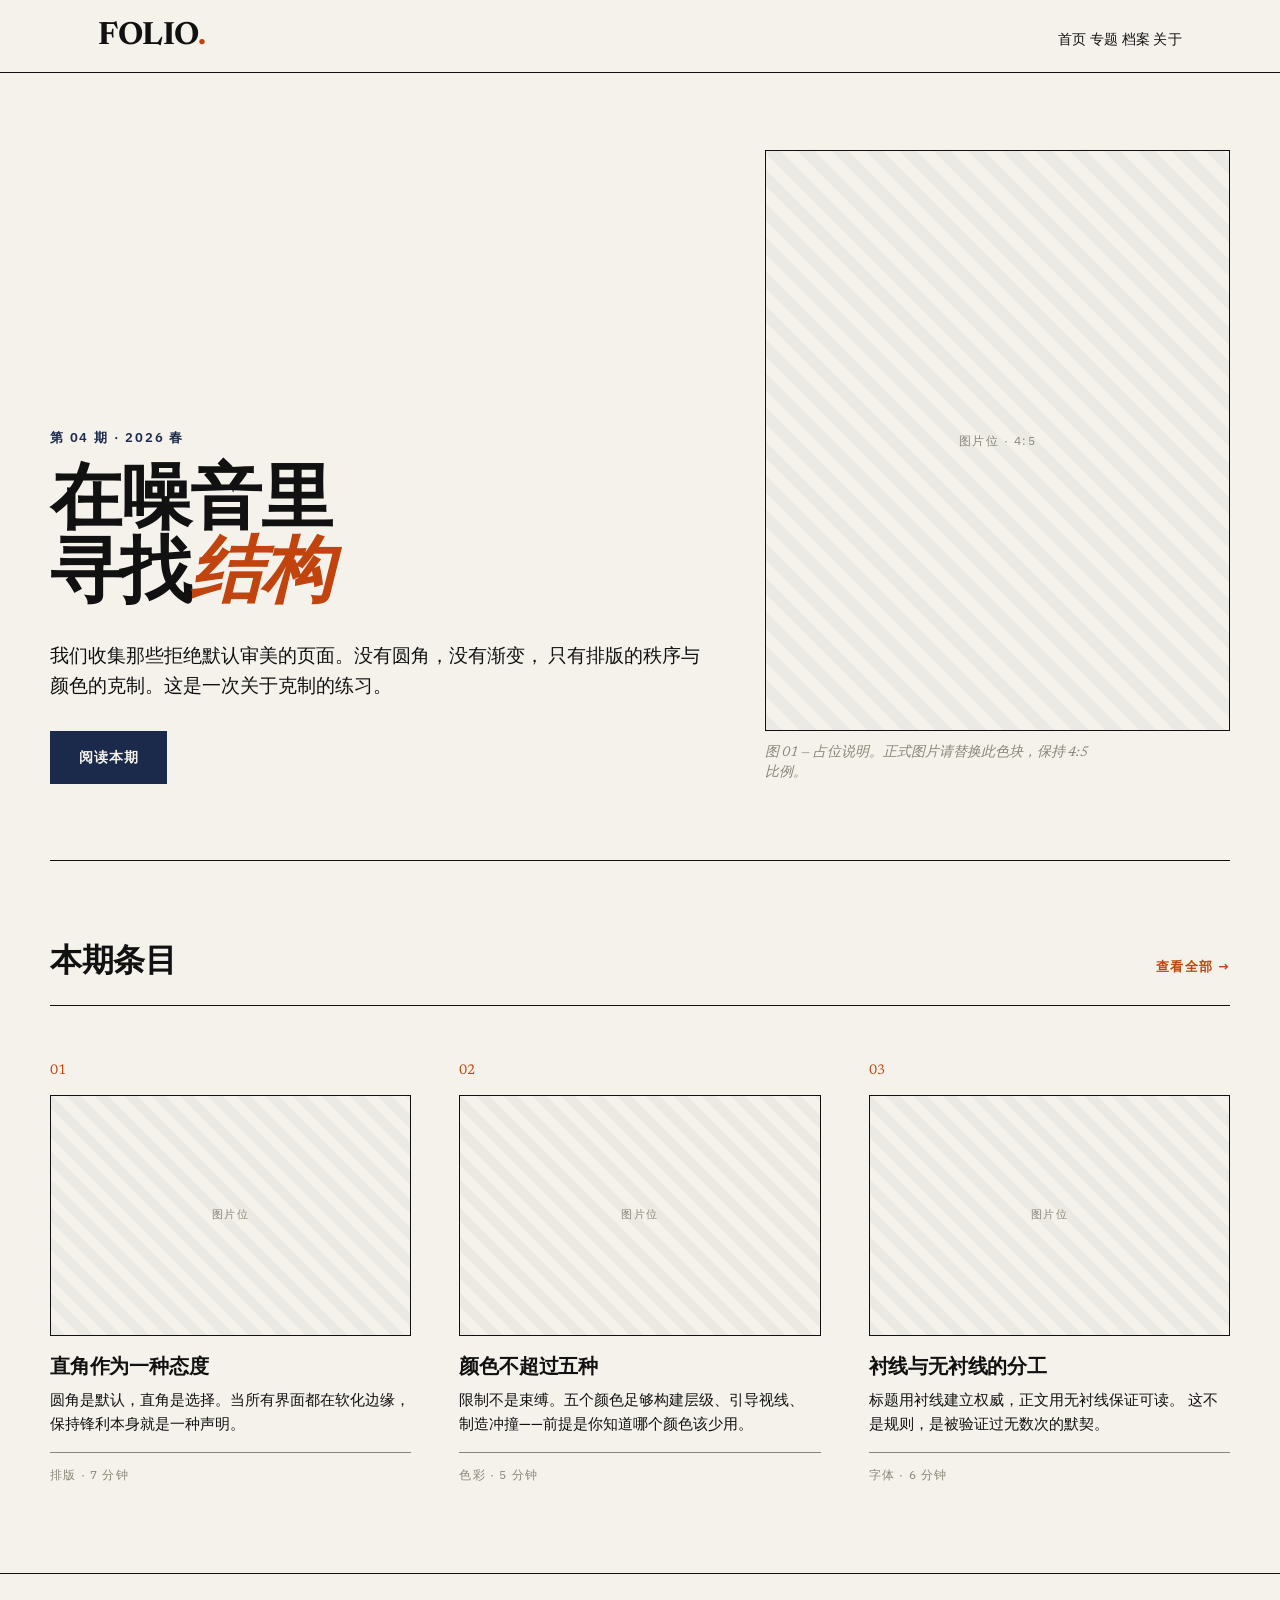
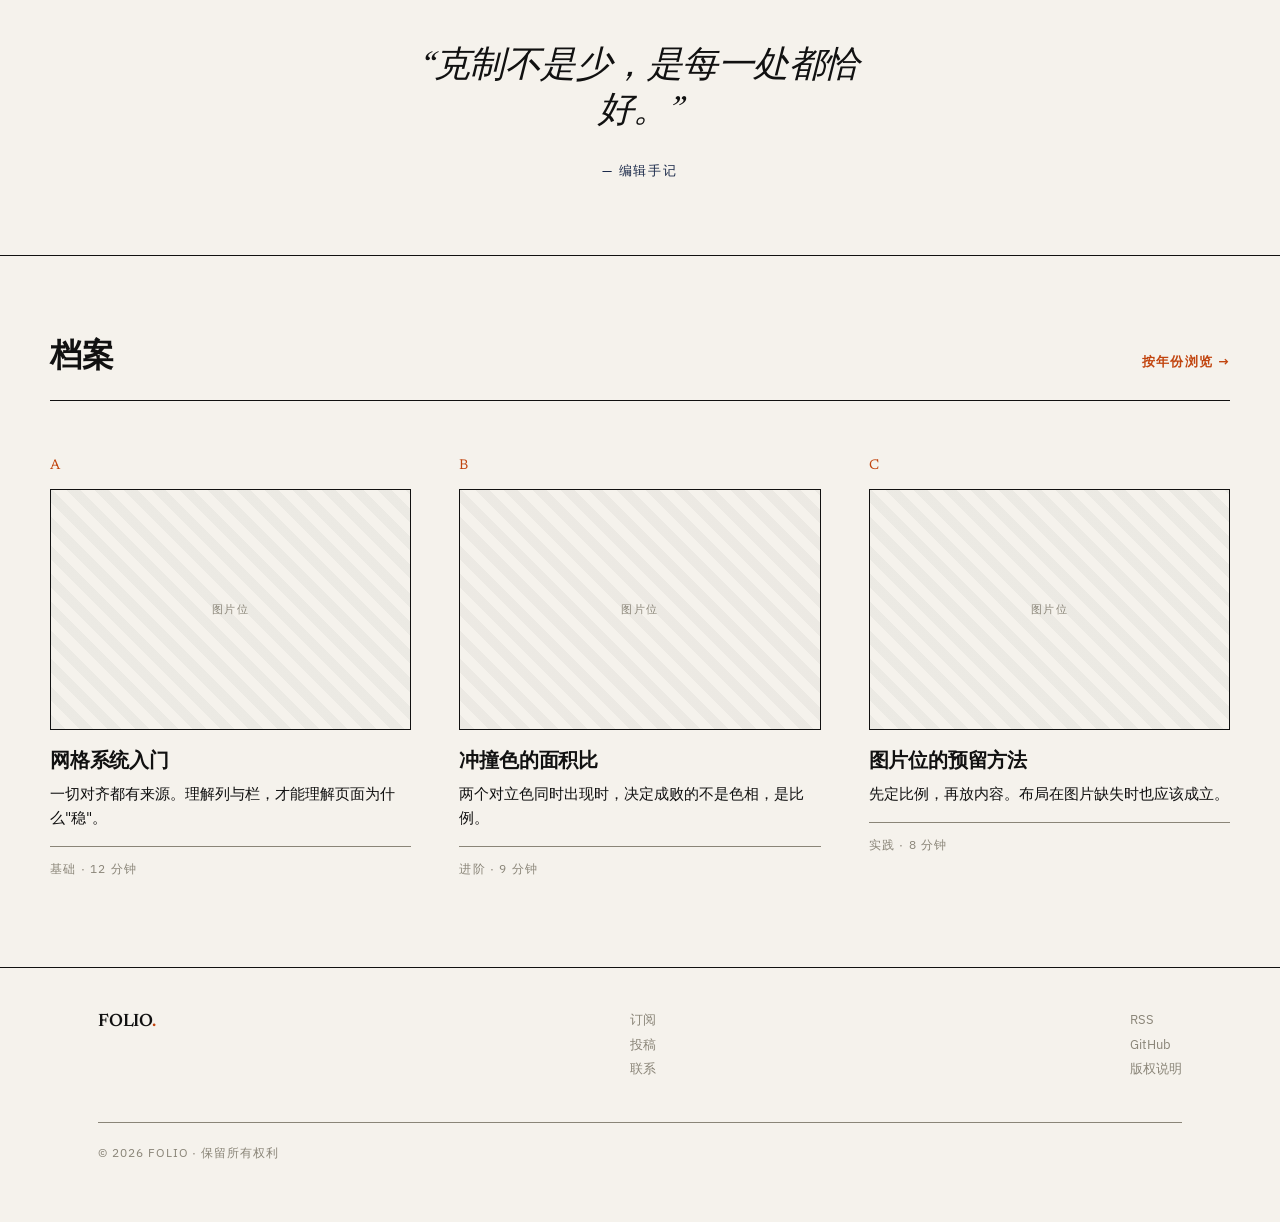
==== index.html @ e33340d4 "Add initial HTML structure for homepage" ====
<!DOCTYPE html>
<html lang="zh-CN">
<head>
<meta charset="UTF-8">
<meta name="viewport" content="width=device-width, initial-scale=1.0">
<title>刊物名 — 首页</title>

<link rel="preconnect" href="https://fonts.googleapis.com">
<link rel="preconnect" href="https://fonts.gstatic.com" crossorigin>
<link href="https://fonts.googleapis.com/css2?family=Newsreader:ital,opsz,wght@0,6..72,400;0,6..72,600;0,6..72,700;1,6..72,400&family=IBM+Plex+Sans:wght@400;500;600&display=swap" rel="stylesheet">

<style>
:root{
  --ink:      #111111;
  --paper:    #F5F2EC;
  --muted:    #8A8578;
  --accent-1: #C1440E;
  --accent-2: #1B2A4A;

  --serif: "Newsreader", Georgia, serif;
  --sans:  "IBM Plex Sans", -apple-system, sans-serif;

  --measure: 68ch;
  --gutter:  clamp(1.25rem, 4vw, 3rem);
}

*,*::before,*::after{ box-sizing:border-box; }

html{ -webkit-text-size-adjust:100%; }

body{
  margin:0;
  background:var(--paper);
  color:var(--ink);
  font-family:var(--sans);
  font-size:17px;
  line-height:1.6;
  font-feature-settings:"kern" 1;
  text-rendering:optimizeLegibility;
}

/* ---------- 通用 ---------- */
a{ color:var(--accent-1); text-decoration:none; }
a:hover{ text-decoration:underline; text-underline-offset:3px; }

img{ display:block; max-width:100%; height:auto; }

.wrap{
  max-width:1180px;
  margin:0 auto;
  padding:0 var(--gutter);
}

.rule{ border:0; border-top:1px solid var(--ink); margin:0; }
.rule--soft{ border-top-color:var(--muted); }

/* ---------- 页眉 ---------- */
.masthead{
  border-bottom:1px solid var(--ink);
  padding:1.25rem 0;
}
.masthead__inner{
  display:flex;
  align-items:baseline;
  justify-content:space-between;
  gap:1.5rem;
  flex-wrap:wrap;
}
.masthead__title{
  font-family:var(--serif);
  font-weight:700;
  font-size:clamp(1.5rem, 3vw, 2rem);
  letter-spacing:-0.015em;
  margin:0;
  line-height:1;
}
.masthead__nav{
  display:flex;
  gap:1.75rem;
  font-size:0.875rem;
  letter-spacing:0.02em;
  text-transform:uppercase;
}
.masthead__nav a{ color:var(--ink); }
.masthead__nav a[aria-current]{ color:var(--accent-1); }

/* ---------- Hero ---------- */
.hero{
  display:grid;
  grid-template-columns: 1fr;
  gap:2.5rem;
  padding:clamp(2.5rem, 6vw, 5rem) 0;
  border-bottom:1px solid var(--ink);
}
@media (min-width:820px){
  .hero{ grid-template-columns: 7fr 5fr; gap:4rem; align-items:end; }
}

.hero__kicker{
  font-size:0.8125rem;
  letter-spacing:0.14em;
  text-transform:uppercase;
  color:var(--accent-2);
  margin:0 0 1.25rem;
  font-weight:600;
}
.hero__title{
  font-family:var(--serif);
  font-weight:600;
  font-size:clamp(2.25rem, 6.5vw, 4.5rem);
  line-height:1.02;
  letter-spacing:-0.025em;
  margin:0 0 1.5rem;
  max-width:16ch;
}
.hero__title em{
  font-style:italic;
  color:var(--accent-1);
}
.hero__lede{
  font-size:clamp(1.0625rem, 1.5vw, 1.25rem);
  line-height:1.55;
  color:var(--ink);
  max-width:var(--measure);
  margin:0 0 2rem;
}
.hero__cta{
  display:inline-block;
  font-size:0.875rem;
  font-weight:600;
  letter-spacing:0.06em;
  text-transform:uppercase;
  color:var(--paper);
  background:var(--accent-2);
  padding:0.875rem 1.75rem;
  border:1px solid var(--accent-2);
}
.hero__cta:hover{
  background:var(--paper);
  color:var(--accent-2);
  text-decoration:none;
}

/* 图片占位 */
.figure{ margin:0; }
.figure__frame{
  aspect-ratio:4 / 5;
  background:
    repeating-linear-gradient(
      45deg,
      rgba(17,17,17,0.04) 0 12px,
      rgba(17,17,17,0.00) 12px 24px
    ),
    var(--paper);
  border:1px solid var(--ink);
  position:relative;
}
.figure__frame::after{
  content:"图片位 · 4:5";
  position:absolute;
  inset:0;
  display:grid;
  place-items:center;
  font-family:var(--sans);
  font-size:0.75rem;
  letter-spacing:0.12em;
  text-transform:uppercase;
  color:var(--muted);
}
.figure__caption{
  font-family:var(--serif);
  font-size:0.875rem;
  font-style:italic;
  color:var(--muted);
  margin-top:0.75rem;
  line-height:1.45;
  max-width:42ch;
}

/* ---------- 内容区 ---------- */
.section{ padding:clamp(3rem, 6vw, 5rem) 0; }
.section__head{
  display:flex;
  align-items:baseline;
  justify-content:space-between;
  gap:1.5rem;
  border-bottom:1px solid var(--ink);
  padding-bottom:1rem;
  margin-bottom:2.5rem;
}
.section__title{
  font-family:var(--serif);
  font-weight:600;
  font-size:clamp(1.5rem, 3vw, 2rem);
  letter-spacing:-0.015em;
  margin:0;
}
.section__link{
  font-size:0.8125rem;
  letter-spacing:0.1em;
  text-transform:uppercase;
  font-weight:600;
}

/* 三栏网格 */
.grid{
  display:grid;
  grid-template-columns:repeat(auto-fit, minmax(min(100%, 260px), 1fr));
  gap:clamp(1.75rem, 4vw, 3rem);
}

.card{ display:flex; flex-direction:column; }
.card__index{
  font-family:var(--serif);
  font-size:0.875rem;
  color:var(--accent-1);
  margin-bottom:0.75rem;
  font-variant-numeric:tabular-nums;
}
.card__frame{
  aspect-ratio:3 / 2;
  border:1px solid var(--ink);
  background:
    repeating-linear-gradient(
      45deg,
      rgba(17,17,17,0.04) 0 10px,
      rgba(17,17,17,0.00) 10px 20px
    ),
    var(--paper);
  position:relative;
}
.card__frame::after{
  content:"图片位";
  position:absolute;
  inset:0;
  display:grid;
  place-items:center;
  font-size:0.6875rem;
  letter-spacing:0.14em;
  text-transform:uppercase;
  color:var(--muted);
}
.card__title{
  font-family:var(--serif);
  font-weight:600;
  font-size:1.25rem;
  line-height:1.2;
  letter-spacing:-0.01em;
  margin:1.25rem 0 0.5rem;
}
.card__text{
  font-size:0.9375rem;
  line-height:1.6;
  color:var(--ink);
  margin:0;
}
.card__meta{
  font-size:0.75rem;
  letter-spacing:0.1em;
  text-transform:uppercase;
  color:var(--muted);
  margin-top:1rem;
  padding-top:0.75rem;
  border-top:1px solid var(--muted);
}

/* ---------- 引文带 ---------- */
.pullquote{
  border-top:1px solid var(--ink);
  border-bottom:1px solid var(--ink);
  padding:clamp(2.5rem, 6vw, 4.5rem) 0;
  text-align:center;
}
.pullquote blockquote{
  font-family:var(--serif);
  font-weight:400;
  font-style:italic;
  font-size:clamp(1.375rem, 3.5vw, 2.25rem);
  line-height:1.25;
  letter-spacing:-0.015em;
  max-width:24ch;
  margin:0 auto 1.25rem;
}
.pullquote cite{
  font-family:var(--sans);
  font-style:normal;
  font-size:0.8125rem;
  letter-spacing:0.14em;
  text-transform:uppercase;
  color:var(--accent-2);
}

/* ---------- 页脚 ---------- */
.footer{
  border-top:1px solid var(--ink);
  padding:2.5rem 0 3rem;
  background:var(--paper);
}
.footer__inner{
  display:flex;
  justify-content:space-between;
  align-items:flex-start;
  gap:2rem;
  flex-wrap:wrap;
}
.footer__brand{
  font-family:var(--serif);
  font-size:1.125rem;
  font-weight:600;
  letter-spacing:-0.01em;
  margin:0;
}
.footer__col{
  font-size:0.8125rem;
  line-height:1.9;
  color:var(--muted);
}
.footer__col a{ color:var(--ink); }
.footer__legal{
  margin-top:2.5rem;
  padding-top:1.25rem;
  border-top:1px solid var(--muted);
  font-size:0.75rem;
  letter-spacing:0.08em;
  text-transform:uppercase;
  color:var(--muted);
}
</style>
</head>
<body>

<header class="masthead">
  <div class="wrap masthead__inner">
    <h1 class="masthead__title">FOLIO<span style="color:var(--accent-1)">.</span></h1>
    <nav class="masthead__nav">
      首页
      专题
      档案
      关于
    </nav>
  </div>
</header>

<main>

  <!-- HERO -->
  <section class="hero wrap">
    <div>
      <p class="hero__kicker">第 04 期 · 2026 春</p >
      <h2 class="hero__title">在噪音里<br>寻找<em>结构</em></h2>
      <p class="hero__lede">
        我们收集那些拒绝默认审美的页面。没有圆角，没有渐变，
        只有排版的秩序与颜色的克制。这是一次关于克制的练习。
      </p >
      <a class="hero__cta" href="#">阅读本期</a >
    </div>
    <figure class="figure">
      <div class="figure__frame"></div>
      <figcaption class="figure__caption">
        图 01 — 占位说明。正式图片请替换此色块，保持 4:5 比例。
      </figcaption>
    </figure>
  </section>

  <!-- 三栏内容 -->
  <section class="section wrap">
    <div class="section__head">
      <h2 class="section__title">本期条目</h2>
      <a class="section__link" href="#">查看全部 →</a >
    </div>

    <div class="grid">

      <article class="card">
        <p class="card__index">01</p >
        <div class="card__frame"></div>
        <h3 class="card__title">直角作为一种态度</h3>
        <p class="card__text">
          圆角是默认，直角是选择。当所有界面都在软化边缘，
          保持锋利本身就是一种声明。
        </p >
        <p class="card__meta">排版 · 7 分钟</p >
      </article>

      <article class="card">
        <p class="card__index">02</p >
        <div class="card__frame"></div>
        <h3 class="card__title">颜色不超过五种</h3>
        <p class="card__text">
          限制不是束缚。五个颜色足够构建层级、引导视线、
          制造冲撞——前提是你知道哪个颜色该少用。
        </p >
        <p class="card__meta">色彩 · 5 分钟</p >
      </article>

      <article class="card">
        <p class="card__index">03</p >
        <div class="card__frame"></div>
        <h3 class="card__title">衬线与无衬线的分工</h3>
        <p class="card__text">
          标题用衬线建立权威，正文用无衬线保证可读。
          这不是规则，是被验证过无数次的默契。
        </p >
        <p class="card__meta">字体 · 6 分钟</p >
      </article>

    </div>
  </section>

  <!-- 引文 -->
  <section class="pullquote">
    <div class="wrap">
      <blockquote>
        “克制不是少，是每一处都恰好。”
      </blockquote>
      <cite>— 编辑手记</cite>
    </div>
  </section>

  <!-- 另一组内容 -->
  <section class="section wrap">
    <div class="section__head">
      <h2 class="section__title">档案</h2>
      <a class="section__link" href="#">按年份浏览 →</a >
    </div>

    <div class="grid">

      <article class="card">
        <p class="card__index">A</p >
        <div class="card__frame"></div>
        <h3 class="card__title">网格系统入门</h3>
        <p class="card__text">
          一切对齐都有来源。理解列与栏，才能理解页面为什么"稳"。
        </p >
        <p class="card__meta">基础 · 12 分钟</p >
      </article>

      <article class="card">
        <p class="card__index">B</p >
        <div class="card__frame"></div>
        <h3 class="card__title">冲撞色的面积比</h3>
        <p class="card__text">
          两个对立色同时出现时，决定成败的不是色相，是比例。
        </p >
        <p class="card__meta">进阶 · 9 分钟</p >
      </article>

      <article class="card">
        <p class="card__index">C</p >
        <div class="card__frame"></div>
        <h3 class="card__title">图片位的预留方法</h3>
        <p class="card__text">
          先定比例，再放内容。布局在图片缺失时也应该成立。
        </p >
        <p class="card__meta">实践 · 8 分钟</p >
      </article>

    </div>
  </section>

</main>

<footer class="footer">
  <div class="wrap">
    <div class="footer__inner">
      <div>
        <p class="footer__brand">FOLIO<span style="color:var(--accent-1)">.</span></p >
      </div>
      <div class="footer__col">
        订阅<br>
        投稿<br>
        联系
      </div>
      <div class="footer__col">
        RSS<br>
        GitHub<br>
        版权说明
      </div>
    </div>
    <p class="footer__legal">© 2026 FOLIO · 保留所有权利</p >
  </div>
</footer>

</body>
</html>
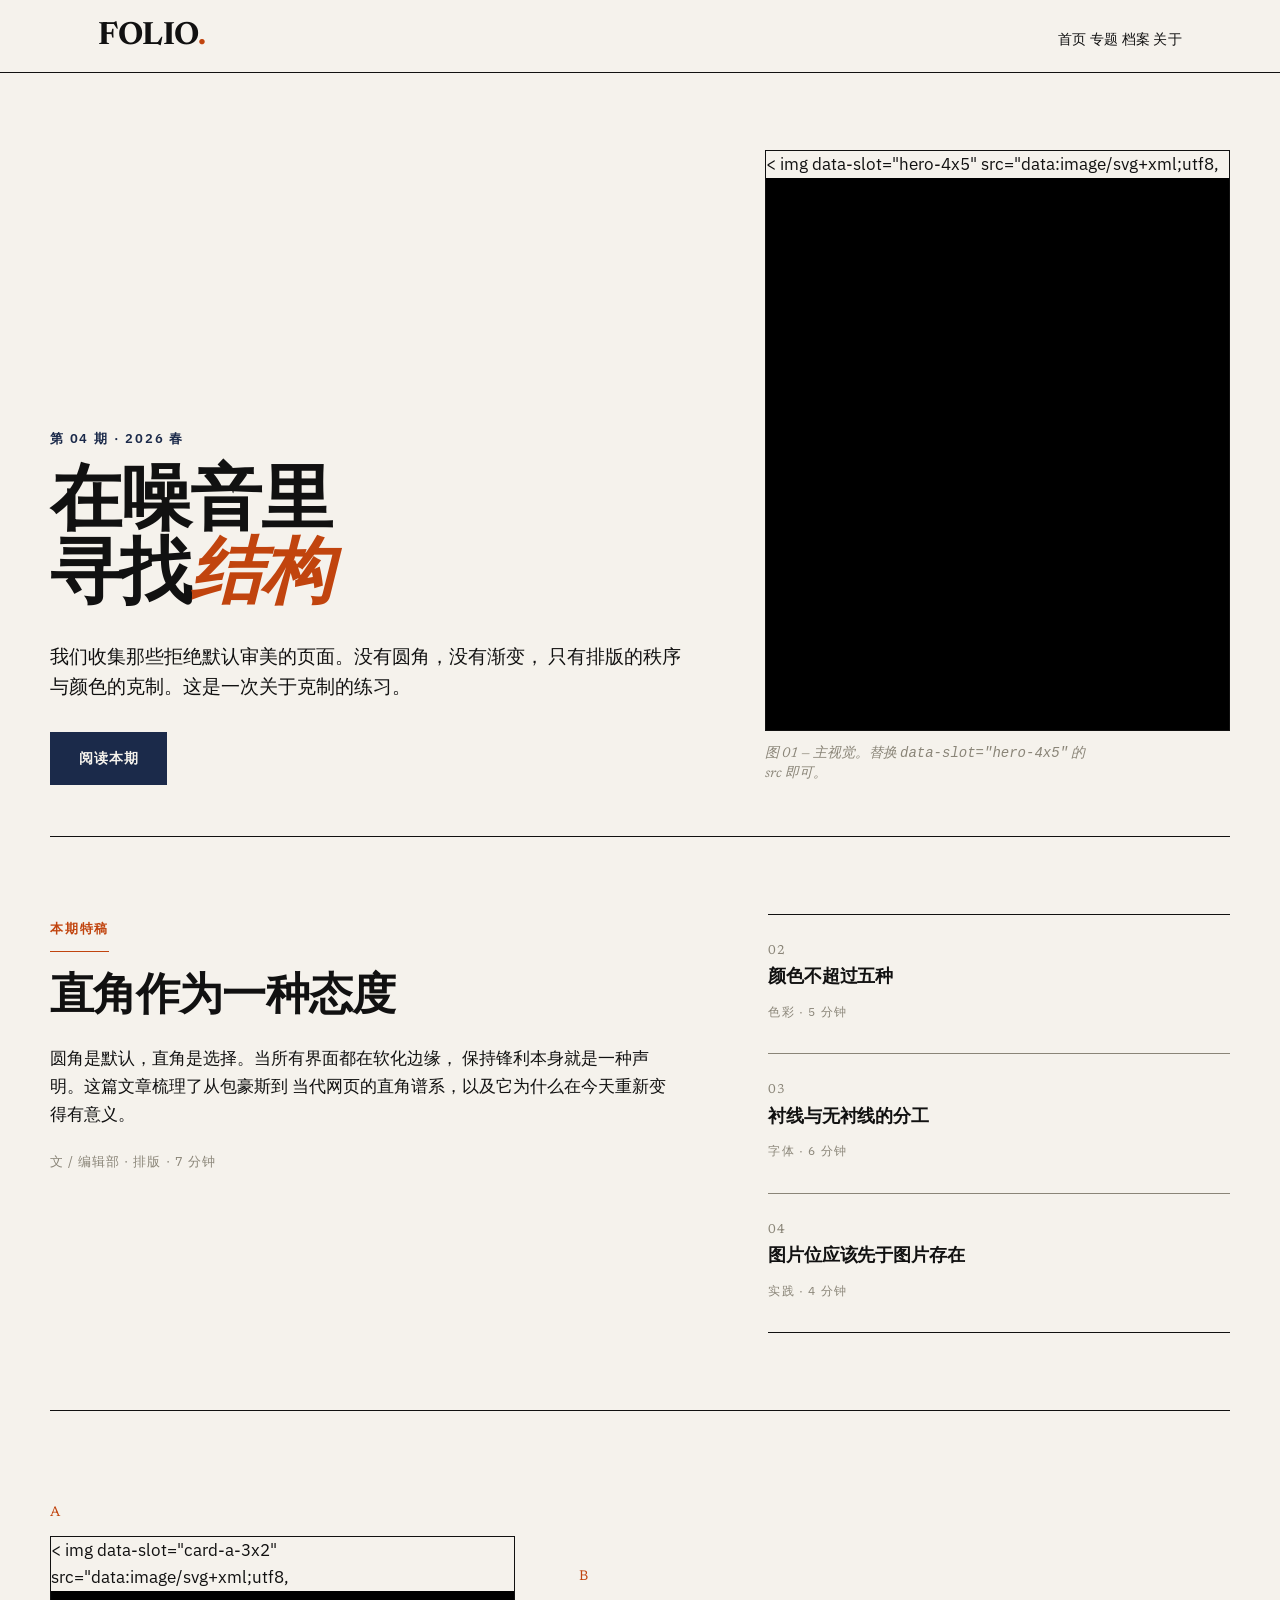
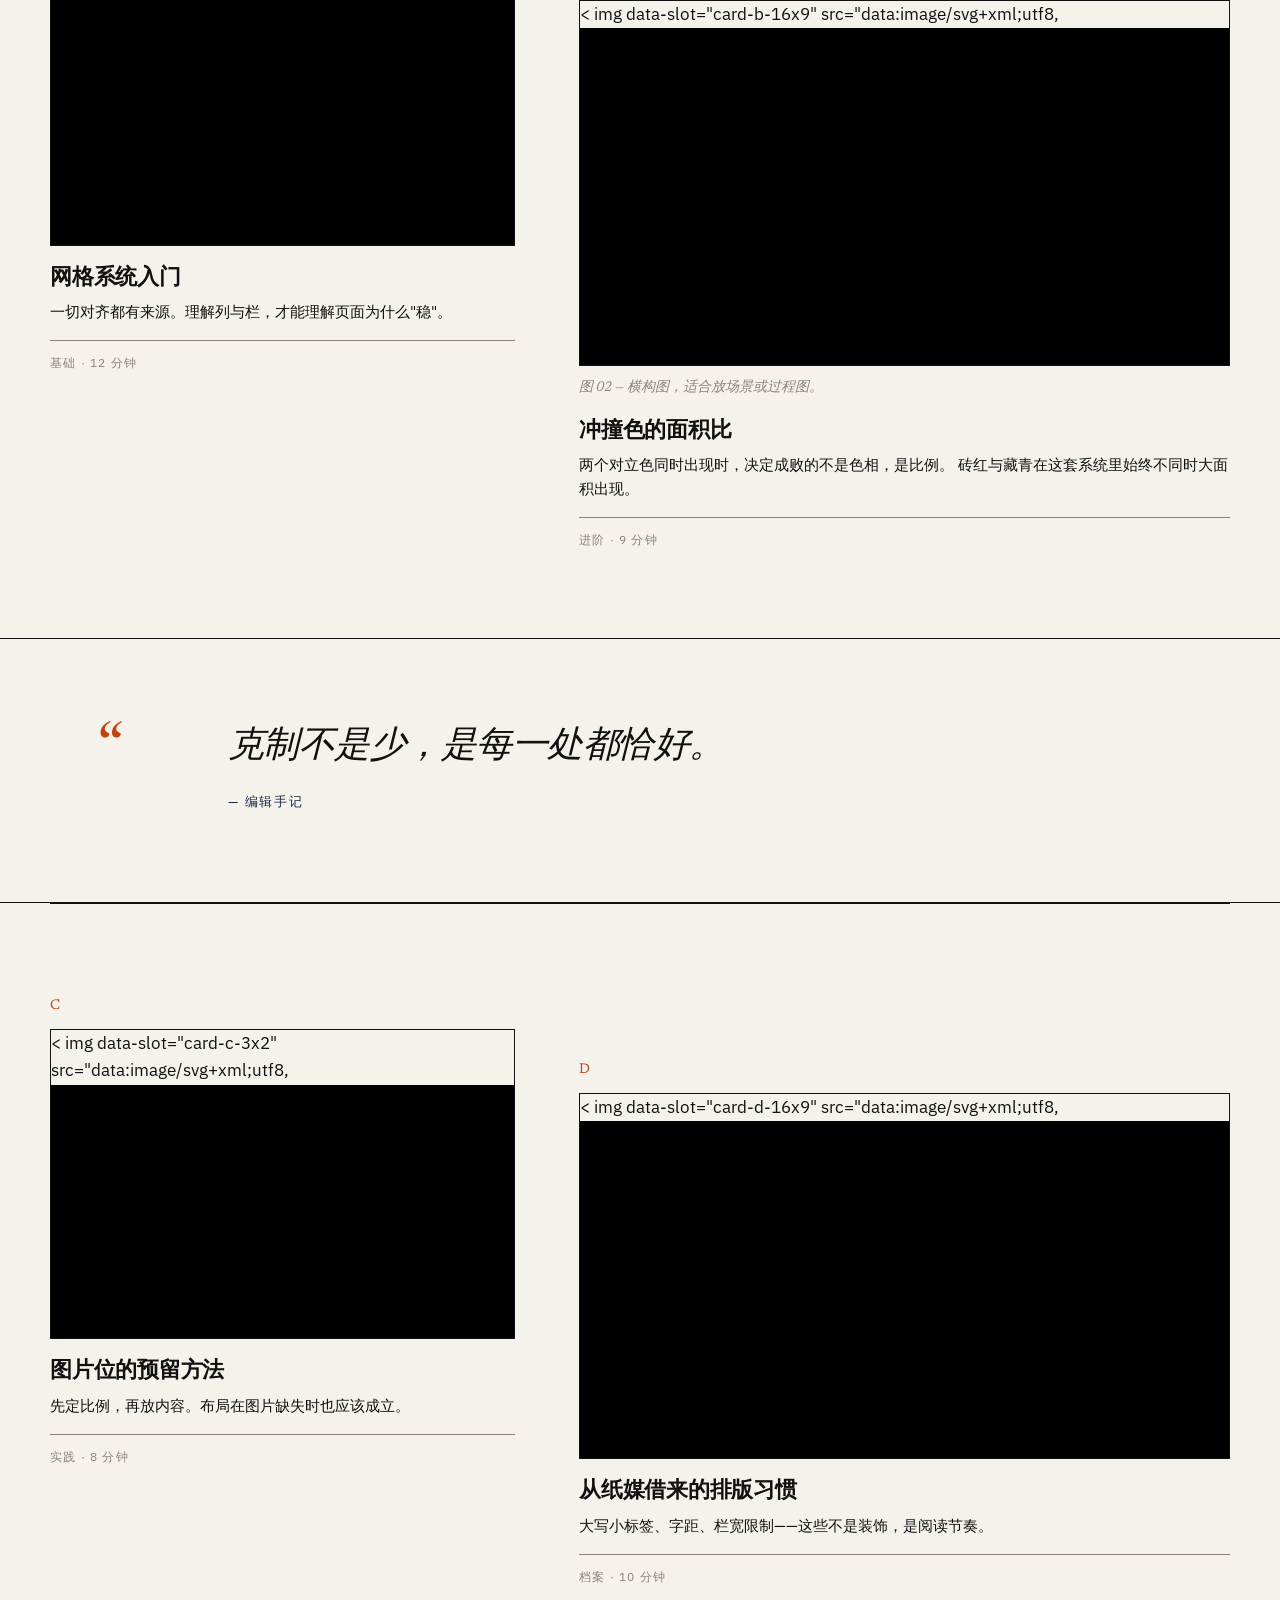
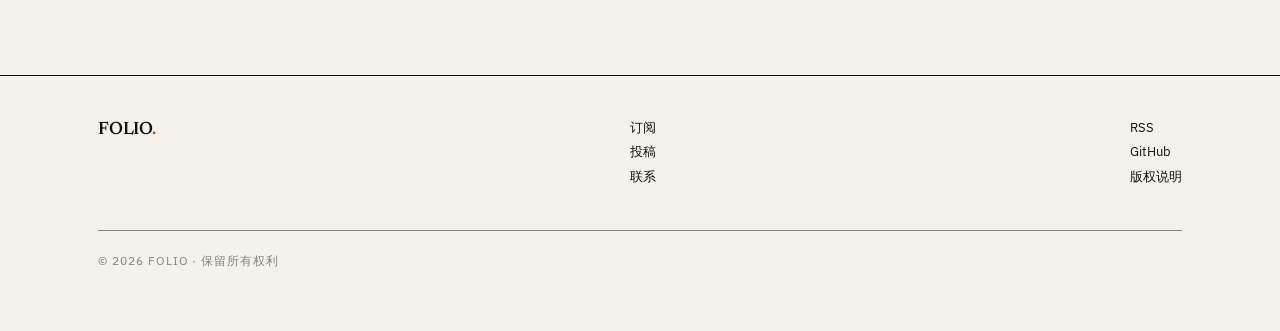
==== commit 25cde3e8: "Add initial index.html with complete structure" ====
--- a/index.html
+++ b/index.html
@@ -3,7 +3,7 @@
 <head>
 <meta charset="UTF-8">
 <meta name="viewport" content="width=device-width, initial-scale=1.0">
-<title>刊物名 — 首页</title>
+<title>FOLIO — 在噪音里寻找结构</title>
 
 <link rel="preconnect" href="https://fonts.googleapis.com">
 <link rel="preconnect" href="https://fonts.gstatic.com" crossorigin>
@@ -20,13 +20,11 @@
   --serif: "Newsreader", Georgia, serif;
   --sans:  "IBM Plex Sans", -apple-system, sans-serif;
 
-  --measure: 68ch;
-  --gutter:  clamp(1.25rem, 4vw, 3rem);
+  --gutter: clamp(1.25rem, 4vw, 3rem);
 }
 
 *,*::before,*::after{ box-sizing:border-box; }
-
-html{ -webkit-text-size-adjust:100%; }
+html{ -webkit-text-size-adjust:100%; scroll-behavior:smooth; }
 
 body{
   margin:0;
@@ -35,294 +33,270 @@
   font-family:var(--sans);
   font-size:17px;
   line-height:1.6;
-  font-feature-settings:"kern" 1;
-  text-rendering:optimizeLegibility;
-}
-
-/* ---------- 通用 ---------- */
-a{ color:var(--accent-1); text-decoration:none; }
-a:hover{ text-decoration:underline; text-underline-offset:3px; }
-
+  -webkit-font-smoothing:antialiased;
+}
+
+a{ color:var(--accent-1); text-decoration:none; position:relative; }
 img{ display:block; max-width:100%; height:auto; }
-
-.wrap{
-  max-width:1180px;
-  margin:0 auto;
-  padding:0 var(--gutter);
-}
-
-.rule{ border:0; border-top:1px solid var(--ink); margin:0; }
-.rule--soft{ border-top-color:var(--muted); }
+hr{ border:0; border-top:1px solid var(--ink); margin:0; }
+
+.wrap{ max-width:1180px; margin:0 auto; padding:0 var(--gutter); }
+
+/* ---------- 下划线从左划入 ---------- */
+.link-underline{
+  background-image:linear-gradient(var(--accent-1), var(--accent-1));
+  background-size:0% 1px;
+  background-position:0 100%;
+  background-repeat:no-repeat;
+  transition:background-size .35s cubic-bezier(.2,.7,.2,1);
+  padding-bottom:1px;
+}
+.link-underline:hover,
+.link-underline:focus-visible{ background-size:100% 1px; }
+
+/* ---------- 焦点态 ---------- */
+:focus-visible{
+  outline:2px solid var(--accent-2);
+  outline-offset:3px;
+}
+
+/* ---------- 渐进呈现 ---------- */
+.reveal{
+  opacity:0;
+  transform:translateY(14px);
+  transition:opacity .7s ease, transform .7s cubic-bezier(.2,.7,.2,1);
+}
+.reveal.is-in{ opacity:1; transform:none; }
+@media (prefers-reduced-motion:reduce){
+  .reveal{ opacity:1; transform:none; transition:none; }
+  .link-underline{ transition:none; }
+}
 
 /* ---------- 页眉 ---------- */
-.masthead{
-  border-bottom:1px solid var(--ink);
-  padding:1.25rem 0;
-}
+.masthead{ border-bottom:1px solid var(--ink); padding:1.25rem 0; }
 .masthead__inner{
-  display:flex;
-  align-items:baseline;
-  justify-content:space-between;
-  gap:1.5rem;
-  flex-wrap:wrap;
+  display:flex; align-items:baseline; justify-content:space-between;
+  gap:1.5rem; flex-wrap:wrap;
 }
 .masthead__title{
-  font-family:var(--serif);
-  font-weight:700;
+  font-family:var(--serif); font-weight:700;
   font-size:clamp(1.5rem, 3vw, 2rem);
-  letter-spacing:-0.015em;
-  margin:0;
-  line-height:1;
+  letter-spacing:-0.015em; margin:0; line-height:1;
 }
 .masthead__nav{
-  display:flex;
-  gap:1.75rem;
-  font-size:0.875rem;
-  letter-spacing:0.02em;
-  text-transform:uppercase;
+  display:flex; gap:1.75rem;
+  font-size:0.875rem; letter-spacing:0.02em; text-transform:uppercase;
 }
 .masthead__nav a{ color:var(--ink); }
 .masthead__nav a[aria-current]{ color:var(--accent-1); }
-
-/* ---------- Hero ---------- */
+/* ---------- HERO · 非对称 7:5 ---------- */
 .hero{
   display:grid;
-  grid-template-columns: 1fr;
+  grid-template-columns:1fr;
   gap:2.5rem;
-  padding:clamp(2.5rem, 6vw, 5rem) 0;
-  border-bottom:1px solid var(--ink);
-}
-@media (min-width:820px){
-  .hero{ grid-template-columns: 7fr 5fr; gap:4rem; align-items:end; }
-}
-
+  padding:clamp(2.5rem,6vw,5rem) 0 clamp(2rem,4vw,3.5rem);
+}
+@media (min-width:860px){
+  .hero{
+    grid-template-columns:7fr 5fr;
+    gap:4rem;
+    align-items:end;
+  }
+  .hero__figure{ margin-bottom:-2.5rem; }  /* 让图越界一点，打破栅格 */
+}
 .hero__kicker{
-  font-size:0.8125rem;
-  letter-spacing:0.14em;
-  text-transform:uppercase;
-  color:var(--accent-2);
-  margin:0 0 1.25rem;
-  font-weight:600;
+  font-size:0.8125rem; letter-spacing:0.14em; text-transform:uppercase;
+  color:var(--accent-2); margin:0 0 1.25rem; font-weight:600;
 }
 .hero__title{
-  font-family:var(--serif);
-  font-weight:600;
+  font-family:var(--serif); font-weight:600;
   font-size:clamp(2.25rem, 6.5vw, 4.5rem);
-  line-height:1.02;
-  letter-spacing:-0.025em;
-  margin:0 0 1.5rem;
-  max-width:16ch;
-}
-.hero__title em{
-  font-style:italic;
-  color:var(--accent-1);
-}
+  line-height:1.02; letter-spacing:-0.025em;
+  margin:0 0 1.5rem; max-width:16ch;
+}
+.hero__title em{ font-style:italic; color:var(--accent-1); }
 .hero__lede{
   font-size:clamp(1.0625rem, 1.5vw, 1.25rem);
-  line-height:1.55;
-  color:var(--ink);
-  max-width:var(--measure);
-  margin:0 0 2rem;
+  line-height:1.55; max-width:58ch; margin:0 0 2rem;
 }
 .hero__cta{
   display:inline-block;
-  font-size:0.875rem;
-  font-weight:600;
-  letter-spacing:0.06em;
-  text-transform:uppercase;
-  color:var(--paper);
-  background:var(--accent-2);
-  padding:0.875rem 1.75rem;
-  border:1px solid var(--accent-2);
-}
-.hero__cta:hover{
-  background:var(--paper);
-  color:var(--accent-2);
+  font-size:0.875rem; font-weight:600;
+  letter-spacing:0.06em; text-transform:uppercase;
+  color:var(--paper); background:var(--accent-2);
+  padding:0.875rem 1.75rem; border:1px solid var(--accent-2);
+  transition:background .25s ease, color .25s ease;
+}
+.hero__cta:hover,
+.hero__cta:focus-visible{
+  background:var(--paper); color:var(--accent-2);
   text-decoration:none;
 }
 
-/* 图片占位 */
+/* ---------- 图片位 ---------- */
 .figure{ margin:0; }
 .figure__frame{
-  aspect-ratio:4 / 5;
-  background:
-    repeating-linear-gradient(
-      45deg,
-      rgba(17,17,17,0.04) 0 12px,
-      rgba(17,17,17,0.00) 12px 24px
-    ),
-    var(--paper);
   border:1px solid var(--ink);
-  position:relative;
-}
-.figure__frame::after{
-  content:"图片位 · 4:5";
-  position:absolute;
-  inset:0;
+  overflow:hidden;
+  background:var(--paper);
+  transition:border-color .3s ease;
+}
+.figure__frame img{ width:100%; height:100%; object-fit:cover; }
+.figure__caption{
+  font-family:var(--serif); font-style:italic;
+  font-size:0.875rem; color:var(--muted);
+  margin-top:0.75rem; line-height:1.45; max-width:42ch;
+}
+.figure--4x5 .figure__frame{ aspect-ratio:4/5; }
+.figure--3x2 .figure__frame{ aspect-ratio:3/2; }
+.figure--16x9 .figure__frame{ aspect-ratio:16/9; }
+
+/* hover 时边框变强调色（只在卡片里触发） */
+.card:hover .figure__frame,
+.card:focus-within .figure__frame{ border-color:var(--accent-1); }
+
+/* ---------- 主内容区 · 一大两小 ---------- */
+.feature{
   display:grid;
-  place-items:center;
-  font-family:var(--sans);
-  font-size:0.75rem;
-  letter-spacing:0.12em;
-  text-transform:uppercase;
+  grid-template-columns:1fr;
+  gap:3rem;
+  padding:clamp(3rem,6vw,5rem) 0;
+  border-top:1px solid var(--ink);
+}
+@media (min-width:860px){
+  .feature{
+    grid-template-columns:7fr 5fr;
+    gap:4.5rem;
+  }
+}
+
+.feature__label{
+  font-size:0.8125rem; letter-spacing:0.14em; text-transform:uppercase;
+  color:var(--accent-1); font-weight:600;
+  margin:0 0 1.5rem;
+  padding-bottom:0.75rem;
+  border-bottom:1px solid var(--accent-1);
+  display:inline-block;
+}
+.feature__title{
+  font-family:var(--serif); font-weight:600;
+  font-size:clamp(1.75rem, 3.6vw, 2.75rem);
+  line-height:1.08; letter-spacing:-0.02em;
+  margin:0 0 1.25rem;
+}
+.feature__text{
+  font-size:1.0625rem; line-height:1.65;
+  margin:0 0 1.5rem;
+  max-width:62ch;
+}
+.feature__byline{
+  font-size:0.8125rem; letter-spacing:0.08em; text-transform:uppercase;
   color:var(--muted);
 }
-.figure__caption{
-  font-family:var(--serif);
-  font-size:0.875rem;
-  font-style:italic;
+
+/* 侧栏列表 · 非等权 */
+.sidelist{ display:flex; flex-direction:column; gap:0; }
+.sidelist__item{
+  display:block;
+  padding:1.25rem 0;
+  border-top:1px solid var(--muted);
+  color:var(--ink);
+}
+.sidelist__item:first-child{ border-top:1px solid var(--ink); }
+.sidelist__item:last-child{ border-bottom:1px solid var(--ink); }
+.sidelist__item:hover{ text-decoration:none; }
+.sidelist__item:hover .sidelist__title{ color:var(--accent-1); }
+.sidelist__num{
+  font-family:var(--serif); font-size:0.8125rem;
+  color:var(--muted); font-variant-numeric:tabular-nums;
+  letter-spacing:0.05em;
+}
+.sidelist__title{
+  font-family:var(--serif); font-weight:600;
+  font-size:1.125rem; line-height:1.25; letter-spacing:-0.01em;
+  margin:0.35rem 0 0.5rem;
+  transition:color .25s ease;
+}
+.sidelist__meta{
+  font-size:0.75rem; letter-spacing:0.1em; text-transform:uppercase;
   color:var(--muted);
-  margin-top:0.75rem;
-  line-height:1.45;
-  max-width:42ch;
-}
-
-/* ---------- 内容区 ---------- */
-.section{ padding:clamp(3rem, 6vw, 5rem) 0; }
-.section__head{
-  display:flex;
-  align-items:baseline;
-  justify-content:space-between;
-  gap:1.5rem;
-  border-bottom:1px solid var(--ink);
-  padding-bottom:1rem;
-  margin-bottom:2.5rem;
-}
-.section__title{
-  font-family:var(--serif);
-  font-weight:600;
-  font-size:clamp(1.5rem, 3vw, 2rem);
-  letter-spacing:-0.015em;
-  margin:0;
-}
-.section__link{
-  font-size:0.8125rem;
-  letter-spacing:0.1em;
-  text-transform:uppercase;
-  font-weight:600;
-}
-
-/* 三栏网格 */
-.grid{
+}
+/* ---------- 卡片行 · 不对称两栏 ---------- */
+.cards{
   display:grid;
-  grid-template-columns:repeat(auto-fit, minmax(min(100%, 260px), 1fr));
-  gap:clamp(1.75rem, 4vw, 3rem);
-}
-
+  grid-template-columns:1fr;
+  gap:3rem;
+  padding:clamp(3rem,6vw,5rem) 0;
+  border-top:1px solid var(--ink);
+}
+@media (min-width:760px){
+  .cards{ grid-template-columns:5fr 7fr; gap:4rem; align-items:start; }
+  .cards > :nth-child(2){ margin-top:4rem; } /* 故意错位 */
+}
 .card{ display:flex; flex-direction:column; }
-.card__index{
-  font-family:var(--serif);
-  font-size:0.875rem;
-  color:var(--accent-1);
-  margin-bottom:0.75rem;
+.card__num{
+  font-family:var(--serif); font-size:0.875rem;
+  color:var(--accent-1); margin-bottom:0.75rem;
   font-variant-numeric:tabular-nums;
 }
-.card__frame{
-  aspect-ratio:3 / 2;
-  border:1px solid var(--ink);
-  background:
-    repeating-linear-gradient(
-      45deg,
-      rgba(17,17,17,0.04) 0 10px,
-      rgba(17,17,17,0.00) 10px 20px
-    ),
-    var(--paper);
-  position:relative;
-}
-.card__frame::after{
-  content:"图片位";
-  position:absolute;
-  inset:0;
-  display:grid;
-  place-items:center;
-  font-size:0.6875rem;
-  letter-spacing:0.14em;
-  text-transform:uppercase;
-  color:var(--muted);
-}
 .card__title{
-  font-family:var(--serif);
-  font-weight:600;
-  font-size:1.25rem;
-  line-height:1.2;
-  letter-spacing:-0.01em;
+  font-family:var(--serif); font-weight:600;
+  font-size:1.375rem; line-height:1.2; letter-spacing:-0.01em;
   margin:1.25rem 0 0.5rem;
 }
-.card__text{
-  font-size:0.9375rem;
-  line-height:1.6;
-  color:var(--ink);
-  margin:0;
-}
+.card__text{ font-size:0.9375rem; line-height:1.6; margin:0; }
 .card__meta{
-  font-size:0.75rem;
-  letter-spacing:0.1em;
-  text-transform:uppercase;
-  color:var(--muted);
-  margin-top:1rem;
-  padding-top:0.75rem;
-  border-top:1px solid var(--muted);
-}
-
-/* ---------- 引文带 ---------- */
+  font-size:0.75rem; letter-spacing:0.1em; text-transform:uppercase;
+  color:var(--muted); margin-top:1rem;
+  padding-top:0.75rem; border-top:1px solid var(--muted);
+}
+
+/* ---------- 引文带 · 打破栅格 ---------- */
 .pullquote{
   border-top:1px solid var(--ink);
   border-bottom:1px solid var(--ink);
-  padding:clamp(2.5rem, 6vw, 4.5rem) 0;
-  text-align:center;
+  padding:clamp(3rem,7vw,5.5rem) 0;
+}
+.pullquote__inner{
+  display:grid;
+  grid-template-columns:1fr;
+  gap:1.5rem;
+}
+@media (min-width:760px){
+  .pullquote__inner{ grid-template-columns:1fr 9fr; }
+}
+.pullquote__mark{
+  font-family:var(--serif); font-size:4rem;
+  line-height:0.8; color:var(--accent-1);
 }
 .pullquote blockquote{
-  font-family:var(--serif);
-  font-weight:400;
-  font-style:italic;
+  font-family:var(--serif); font-weight:400; font-style:italic;
   font-size:clamp(1.375rem, 3.5vw, 2.25rem);
-  line-height:1.25;
-  letter-spacing:-0.015em;
-  max-width:24ch;
-  margin:0 auto 1.25rem;
+  line-height:1.22; letter-spacing:-0.015em;
+  margin:0 0 1rem; max-width:26ch;
 }
 .pullquote cite{
-  font-family:var(--sans);
-  font-style:normal;
-  font-size:0.8125rem;
-  letter-spacing:0.14em;
-  text-transform:uppercase;
+  font-family:var(--sans); font-style:normal;
+  font-size:0.8125rem; letter-spacing:0.14em; text-transform:uppercase;
   color:var(--accent-2);
 }
 
 /* ---------- 页脚 ---------- */
-.footer{
-  border-top:1px solid var(--ink);
-  padding:2.5rem 0 3rem;
-  background:var(--paper);
-}
+.footer{ border-top:1px solid var(--ink); padding:2.5rem 0 3rem; }
 .footer__inner{
-  display:flex;
-  justify-content:space-between;
-  align-items:flex-start;
-  gap:2rem;
-  flex-wrap:wrap;
+  display:flex; justify-content:space-between; align-items:flex-start;
+  gap:2rem; flex-wrap:wrap;
 }
 .footer__brand{
-  font-family:var(--serif);
-  font-size:1.125rem;
-  font-weight:600;
-  letter-spacing:-0.01em;
-  margin:0;
-}
-.footer__col{
-  font-size:0.8125rem;
-  line-height:1.9;
-  color:var(--muted);
-}
+  font-family:var(--serif); font-size:1.125rem; font-weight:600;
+  letter-spacing:-0.01em; margin:0;
+}
+.footer__col{ font-size:0.8125rem; line-height:1.9; color:var(--muted); }
 .footer__col a{ color:var(--ink); }
 .footer__legal{
-  margin-top:2.5rem;
-  padding-top:1.25rem;
+  margin-top:2.5rem; padding-top:1.25rem;
   border-top:1px solid var(--muted);
-  font-size:0.75rem;
-  letter-spacing:0.08em;
-  text-transform:uppercase;
+  font-size:0.75rem; letter-spacing:0.08em; text-transform:uppercase;
   color:var(--muted);
 }
 </style>
@@ -343,9 +317,9 @@
 
 <main>
 
-  <!-- HERO -->
+  <!-- HERO · 7:5 非对称 -->
   <section class="hero wrap">
-    <div>
+    <div class="reveal">
       <p class="hero__kicker">第 04 期 · 2026 春</p >
       <h2 class="hero__title">在噪音里<br>寻找<em>结构</em></h2>
       <p class="hero__lede">
@@ -354,109 +328,140 @@
       </p >
       <a class="hero__cta" href="#">阅读本期</a >
     </div>
-    <figure class="figure">
-      <div class="figure__frame"></div>
+
+    <figure class="figure figure--4x5 hero__figure reveal">
+      <div class="figure__frame">
+        <!-- IMG-SLOT: hero-4x5 -->
+        < img data-slot="hero-4x5"
+             src="data:image/svg+xml;utf8,<svg xmlns='http://www.w3.org/2000/svg' viewBox='0 0 800 1000'><rect width='800' height='1000' fill='%23F5F2EC'/><g stroke='%23111111' stroke-opacity='0.18' stroke-width='1'><path d='M0 0 L800 1000 M800 0 L0 1000'/></g><text x='400' y='500' text-anchor='middle' font-family='Georgia,serif' font-style='italic' font-size='28' fill='%238A8578'>hero 4:5</text></svg>"
+             alt="主视觉占位图">
+      </div>
       <figcaption class="figure__caption">
-        图 01 — 占位说明。正式图片请替换此色块，保持 4:5 比例。
+        图 01 — 主视觉。替换 <code>data-slot="hero-4x5"</code> 的 src 即可。
       </figcaption>
     </figure>
   </section>
 
-  <!-- 三栏内容 -->
-  <section class="section wrap">
-    <div class="section__head">
-      <h2 class="section__title">本期条目</h2>
-      <a class="section__link" href="#">查看全部 →</a >
-    </div>
-
-    <div class="grid">
-
-      <article class="card">
-        <p class="card__index">01</p >
-        <div class="card__frame"></div>
-        <h3 class="card__title">直角作为一种态度</h3>
-        <p class="card__text">
-          圆角是默认，直角是选择。当所有界面都在软化边缘，
-          保持锋利本身就是一种声明。
-        </p >
-        <p class="card__meta">排版 · 7 分钟</p >
-      </article>
-
-      <article class="card">
-        <p class="card__index">02</p >
-        <div class="card__frame"></div>
-        <h3 class="card__title">颜色不超过五种</h3>
-        <p class="card__text">
-          限制不是束缚。五个颜色足够构建层级、引导视线、
-          制造冲撞——前提是你知道哪个颜色该少用。
-        </p >
-        <p class="card__meta">色彩 · 5 分钟</p >
-      </article>
-
-      <article class="card">
-        <p class="card__index">03</p >
-        <div class="card__frame"></div>
-        <h3 class="card__title">衬线与无衬线的分工</h3>
-        <p class="card__text">
-          标题用衬线建立权威，正文用无衬线保证可读。
-          这不是规则，是被验证过无数次的默契。
-        </p >
-        <p class="card__meta">字体 · 6 分钟</p >
-      </article>
-
+  <!-- 特稿 · 一大两小 -->
+  <section class="feature wrap">
+    <article class="reveal">
+      <p class="feature__label">本期特稿</p >
+      <h2 class="feature__title">直角作为一种态度</h2>
+      <p class="feature__text">
+        圆角是默认，直角是选择。当所有界面都在软化边缘，
+        保持锋利本身就是一种声明。这篇文章梳理了从包豪斯到
+        当代网页的直角谱系，以及它为什么在今天重新变得有意义。
+      </p >
+      <p class="feature__byline">文 / 编辑部 · 排版 · 7 分钟</p >
+    </article>
+
+    <aside class="sidelist reveal">
+      <a class="sidelist__item" href="#">
+        <span class="sidelist__num">02</span>
+        <h3 class="sidelist__title">颜色不超过五种</h3>
+        <p class="sidelist__meta">色彩 · 5 分钟</p >
+      </a >
+      <a class="sidelist__item" href="#">
+        <span class="sidelist__num">03</span>
+        <h3 class="sidelist__title">衬线与无衬线的分工</h3>
+        <p class="sidelist__meta">字体 · 6 分钟</p >
+      </a >
+      <a class="sidelist__item" href="#">
+        <span class="sidelist__num">04</span>
+        <h3 class="sidelist__title">图片位应该先于图片存在</h3>
+        <p class="sidelist__meta">实践 · 4 分钟</p >
+      </a >
+    </aside>
+  </section>
+
+  <!-- 不对称两栏卡片 -->
+  <section class="cards wrap">
+    <article class="card reveal">
+      <p class="card__num">A</p >
+      <figure class="figure figure--3x2">
+        <div class="figure__frame">
+          <!-- IMG-SLOT: card-a-3x2 -->
+          < img data-slot="card-a-3x2"
+               src="data:image/svg+xml;utf8,<svg xmlns='http://www.w3.org/2000/svg' viewBox='0 0 900 600'><rect width='900' height='600' fill='%23F5F2EC'/><g stroke='%23111111' stroke-opacity='0.18' stroke-width='1'><path d='M0 0 L900 600 M900 0 L0 600'/></g><text x='450' y='310' text-anchor='middle' font-family='Georgia,serif' font-style='italic' font-size='24' fill='%238A8578'>card A 3:2</text></svg>"
+               alt="卡片 A 占位图">
+        </div>
+      </figure>
+      <h3 class="card__title">网格系统入门</h3>
+      <p class="card__text">
+        一切对齐都有来源。理解列与栏，才能理解页面为什么"稳"。
+      </p >
+      <p class="card__meta">基础 · 12 分钟</p >
+    </article>
+
+    <article class="card reveal">
+      <p class="card__num">B</p >
+      <figure class="figure figure--16x9">
+        <div class="figure__frame">
+          <!-- IMG-SLOT: card-b-16x9 -->
+          < img data-slot="card-b-16x9"
+               src="data:image/svg+xml;utf8,<svg xmlns='http://www.w3.org/2000/svg' viewBox='0 0 1600 900'><rect width='1600' height='900' fill='%23F5F2EC'/><g stroke='%23111111' stroke-opacity='0.18' stroke-width='1'><path d='M0 0 L1600 900 M1600 0 L0 900'/></g><text x='800' y='460' text-anchor='middle' font-family='Georgia,serif' font-style='italic' font-size='26' fill='%238A8578'>card B 16:9</text></svg>"
+               alt="卡片 B 占位图">
+        </div>
+        <figcaption class="figure__caption">
+          图 02 — 横构图，适合放场景或过程图。
+        </figcaption>
+      </figure>
+      <h3 class="card__title">冲撞色的面积比</h3>
+      <p class="card__text">
+        两个对立色同时出现时，决定成败的不是色相，是比例。
+        砖红与藏青在这套系统里始终不同时大面积出现。
+      </p >
+      <p class="card__meta">进阶 · 9 分钟</p >
+    </article>
+  </section>
+
+  <!-- 引文 · 打破栅格 -->
+  <section class="pullquote">
+    <div class="wrap pullquote__inner">
+      <div class="pullquote__mark reveal" aria-hidden="true">&ldquo;</div>
+      <div class="reveal">
+        <blockquote>
+          克制不是少，是每一处都恰好。
+        </blockquote>
+        <cite>— 编辑手记</cite>
+      </div>
     </div>
   </section>
-
-  <!-- 引文 -->
-  <section class="pullquote">
-    <div class="wrap">
-      <blockquote>
-        “克制不是少，是每一处都恰好。”
-      </blockquote>
-      <cite>— 编辑手记</cite>
-    </div>
-  </section>
-
-  <!-- 另一组内容 -->
-  <section class="section wrap">
-    <div class="section__head">
-      <h2 class="section__title">档案</h2>
-      <a class="section__link" href="#">按年份浏览 →</a >
-    </div>
-
-    <div class="grid">
-
-      <article class="card">
-        <p class="card__index">A</p >
-        <div class="card__frame"></div>
-        <h3 class="card__title">网格系统入门</h3>
-        <p class="card__text">
-          一切对齐都有来源。理解列与栏，才能理解页面为什么"稳"。
-        </p >
-        <p class="card__meta">基础 · 12 分钟</p >
-      </article>
-
-      <article class="card">
-        <p class="card__index">B</p >
-        <div class="card__frame"></div>
-        <h3 class="card__title">冲撞色的面积比</h3>
-        <p class="card__text">
-          两个对立色同时出现时，决定成败的不是色相，是比例。
-        </p >
-        <p class="card__meta">进阶 · 9 分钟</p >
-      </article>
-
-      <article class="card">
-        <p class="card__index">C</p >
-        <div class="card__frame"></div>
-        <h3 class="card__title">图片位的预留方法</h3>
-        <p class="card__text">
-          先定比例，再放内容。布局在图片缺失时也应该成立。
-        </p >
-        <p class="card__meta">实践 · 8 分钟</p >
-      </article>
-
-    </div>
+  <!-- 档案 · 两栏错位 -->
+  <section class="cards wrap">
+    <article class="card reveal">
+      <p class="card__num">C</p >
+      <figure class="figure figure--3x2">
+        <div class="figure__frame">
+          <!-- IMG-SLOT: card-c-3x2 -->
+          < img data-slot="card-c-3x2"
+               src="data:image/svg+xml;utf8,<svg xmlns='http://www.w3.org/2000/svg' viewBox='0 0 900 600'><rect width='900' height='600' fill='%23F5F2EC'/><g stroke='%23111111' stroke-opacity='0.18' stroke-width='1'><path d='M0 0 L900 600 M900 0 L0 600'/></g><text x='450' y='310' text-anchor='middle' font-family='Georgia,serif' font-style='italic' font-size='24' fill='%238A8578'>card C 3:2</text></svg>"
+               alt="卡片 C 占位图">
+        </div>
+      </figure>
+      <h3 class="card__title">图片位的预留方法</h3>
+      <p class="card__text">
+        先定比例，再放内容。布局在图片缺失时也应该成立。
+      </p >
+      <p class="card__meta">实践 · 8 分钟</p >
+    </article>
+
+    <article class="card reveal">
+      <p class="card__num">D</p >
+      <figure class="figure figure--16x9">
+        <div class="figure__frame">
+          <!-- IMG-SLOT: card-d-16x9 -->
+          < img data-slot="card-d-16x9"
+               src="data:image/svg+xml;utf8,<svg xmlns='http://www.w3.org/2000/svg' viewBox='0 0 1600 900'><rect width='1600' height='900' fill='%23F5F2EC'/><g stroke='%23111111' stroke-opacity='0.18' stroke-width='1'><path d='M0 0 L1600 900 M1600 0 L0 900'/></g><text x='800' y='460' text-anchor='middle' font-family='Georgia,serif' font-style='italic' font-size='26' fill='%238A8578'>card D 16:9</text></svg>"
+               alt="卡片 D 占位图">
+        </div>
+      </figure>
+      <h3 class="card__title">从纸媒借来的排版习惯</h3>
+      <p class="card__text">
+        大写小标签、字距、栏宽限制——这些不是装饰，是阅读节奏。
+      </p >
+      <p class="card__meta">档案 · 10 分钟</p >
+    </article>
   </section>
 
 </main>
@@ -464,23 +469,45 @@
 <footer class="footer">
   <div class="wrap">
     <div class="footer__inner">
-      <div>
-        <p class="footer__brand">FOLIO<span style="color:var(--accent-1)">.</span></p >
+      <div><p class="footer__brand">FOLIO<span style="color:var(--accent-1)">.</span></p ></div>
+      <div class="footer__col">
+        <a class="link-underline" href=" ">订阅</a ><br>
+        <a class="link-underline" href="#">投稿</a ><br>
+        <a class="link-underline" href="#">联系</a >
       </div>
       <div class="footer__col">
-        订阅<br>
-        投稿<br>
-        联系
-      </div>
-      <div class="footer__col">
-        RSS<br>
-        GitHub<br>
-        版权说明
+        <a class="link-underline" href="#">RSS</a ><br>
+        <a class="link-underline" href="#">GitHub</a ><br>
+        <a class="link-underline" href="#">版权说明</a >
       </div>
     </div>
     <p class="footer__legal">© 2026 FOLIO · 保留所有权利</p >
   </div>
 </footer>
 
+<script>
+// 轻量渐进呈现
+(function(){
+  var els = document.querySelectorAll('.reveal');
+  if(!('IntersectionObserver' in window)){
+    els.forEach(function(el){ el.classList.add('is-in'); });
+    return;
+  }
+  var io = new IntersectionObserver(function(entries){
+    entries.forEach(function(e){
+      if(e.isIntersecting){
+        e.target.classList.add('is-in');
+        io.unobserve(e.target);
+      }
+    });
+  }, { rootMargin:'0px 0px -8% 0px', threshold:0.08 });
+
+  els.forEach(function(el, i){
+    el.style.transitionDelay = (i % 3) * 60 + 'ms';
+    io.observe(el);
+  });
+})();
+</script>
+
 </body>
 </html>
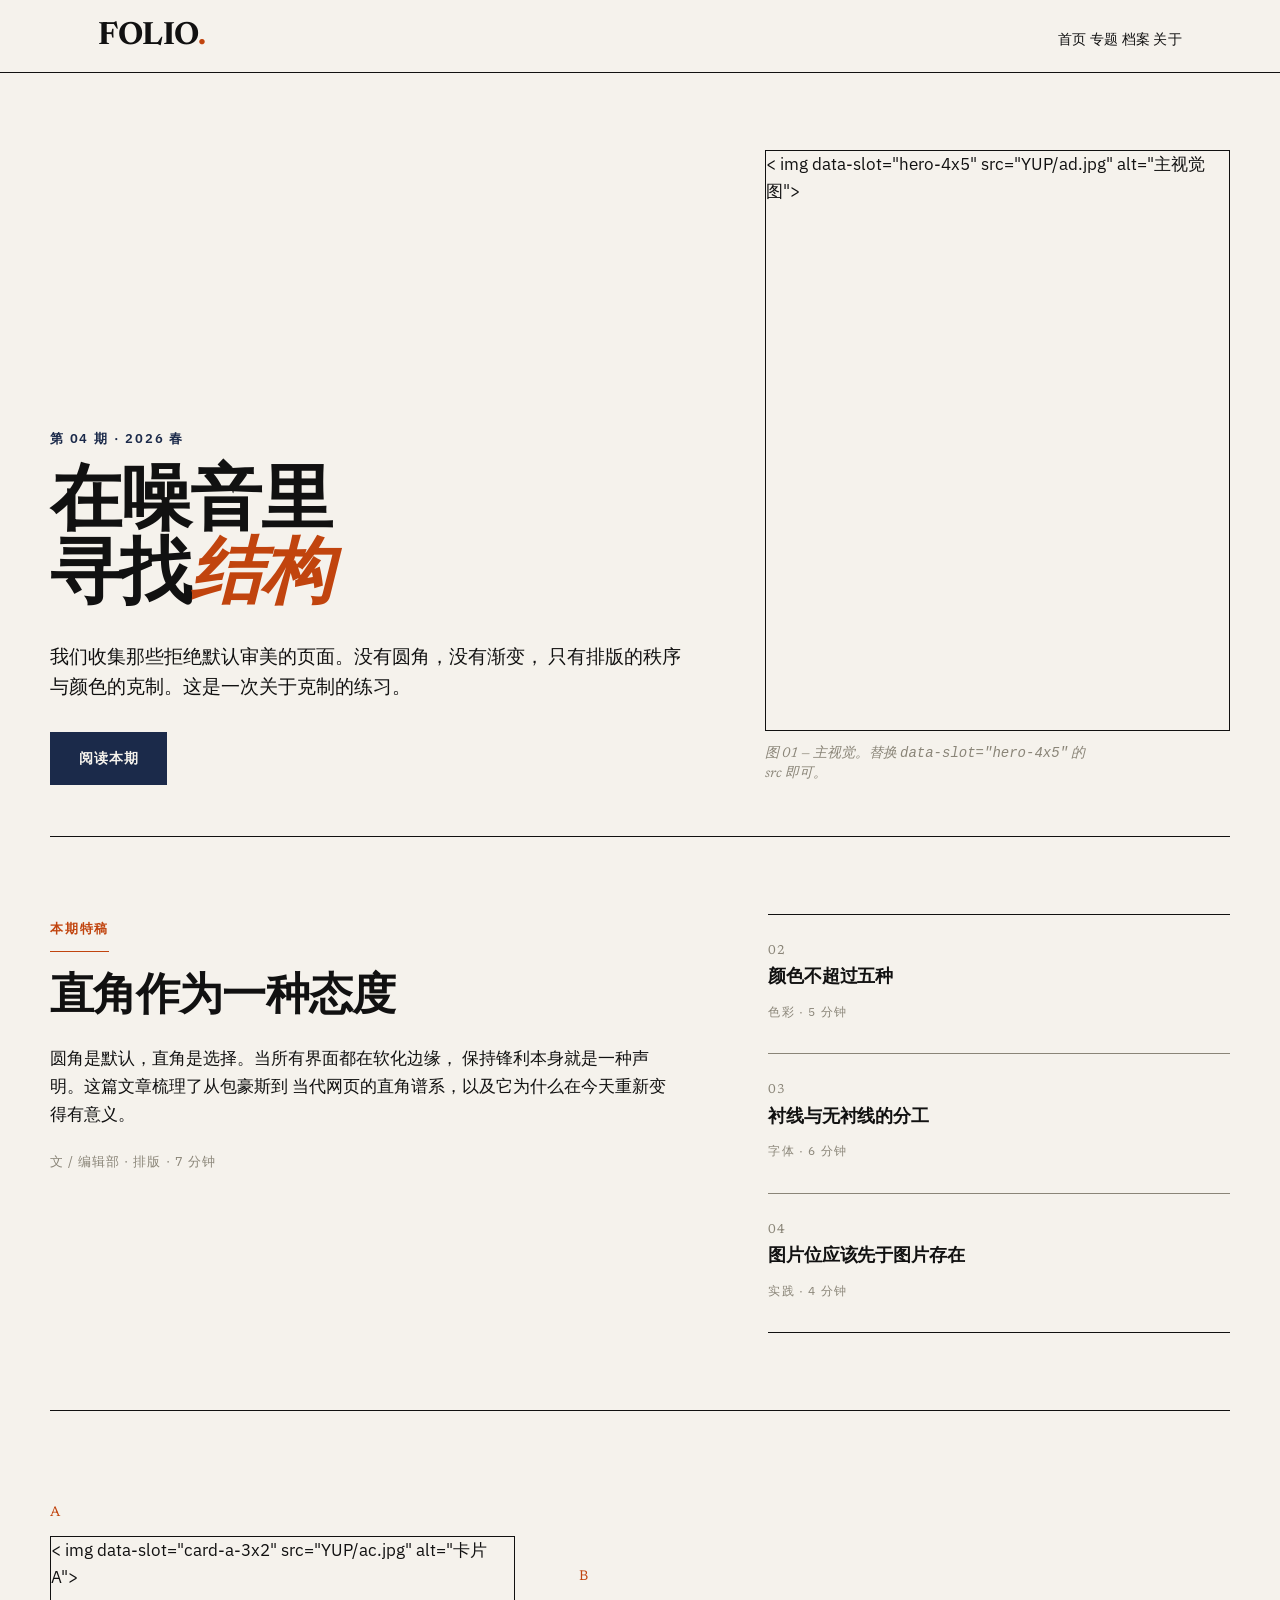
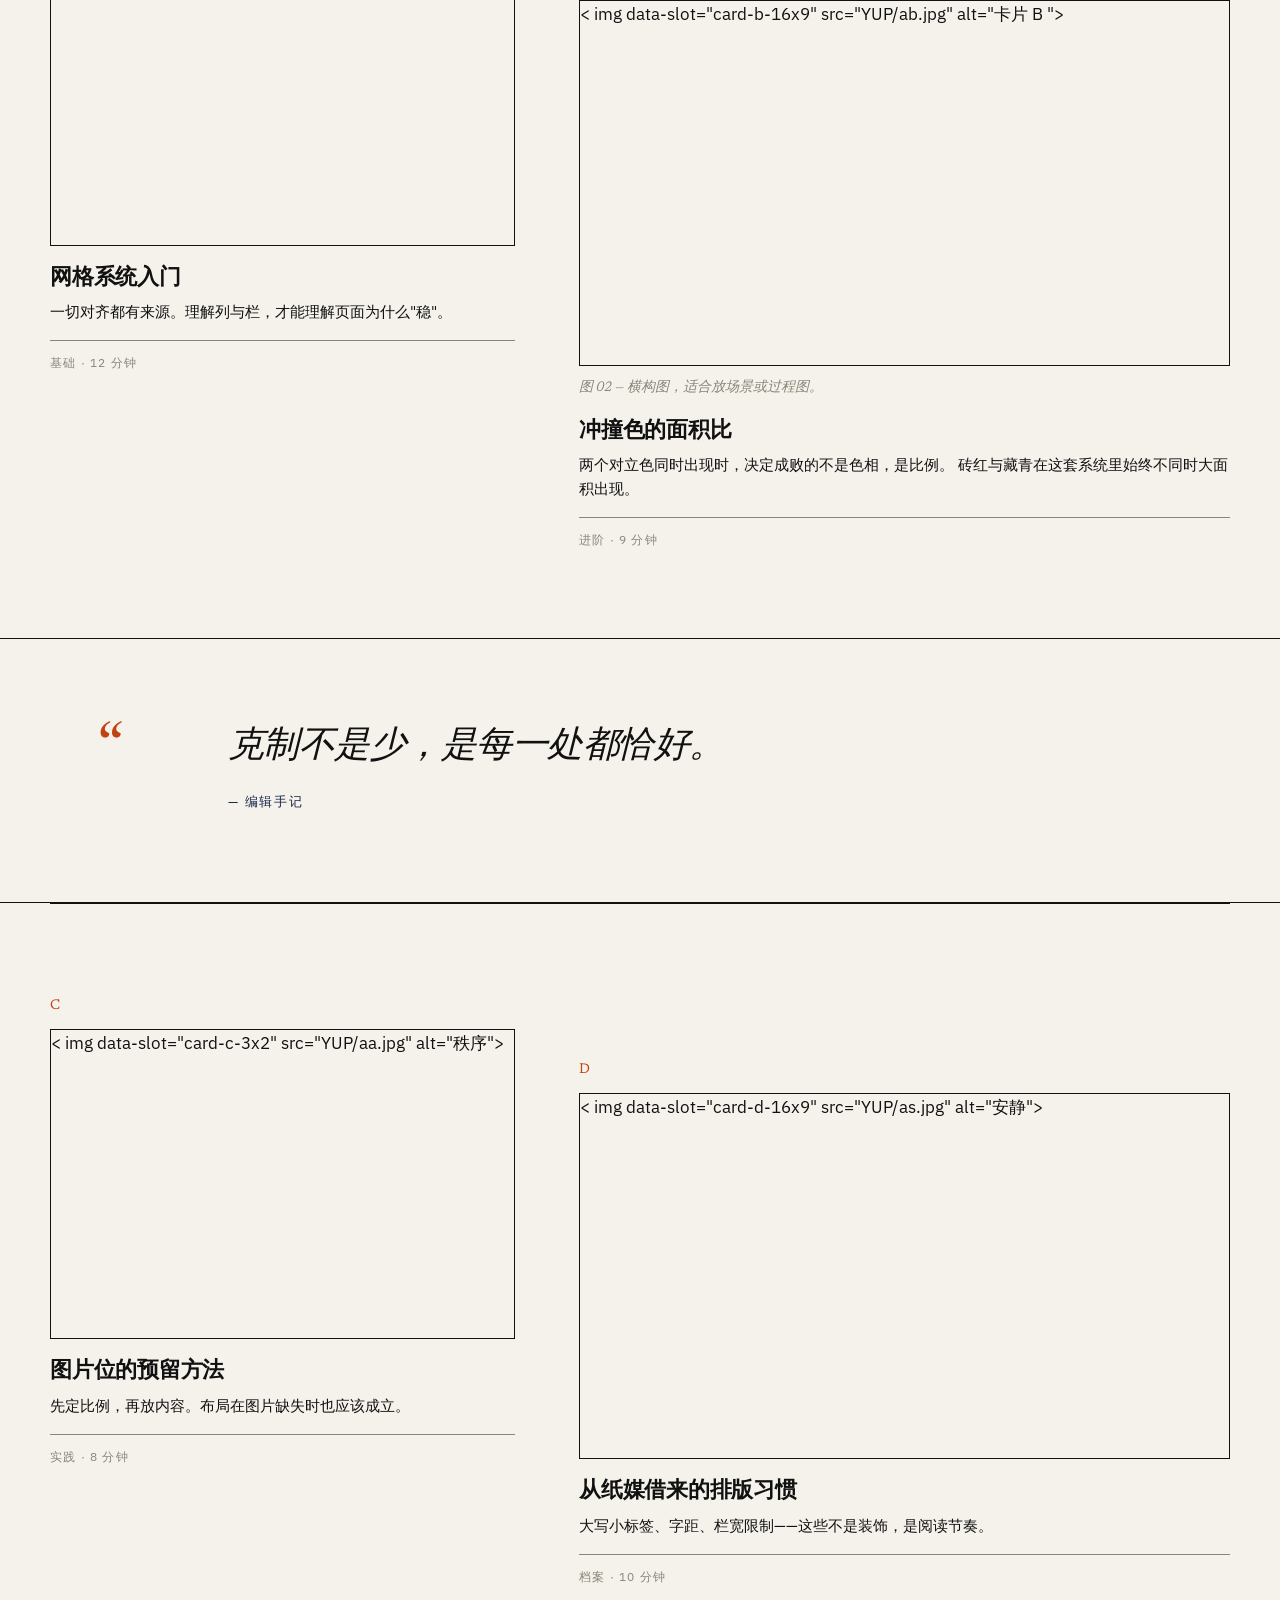
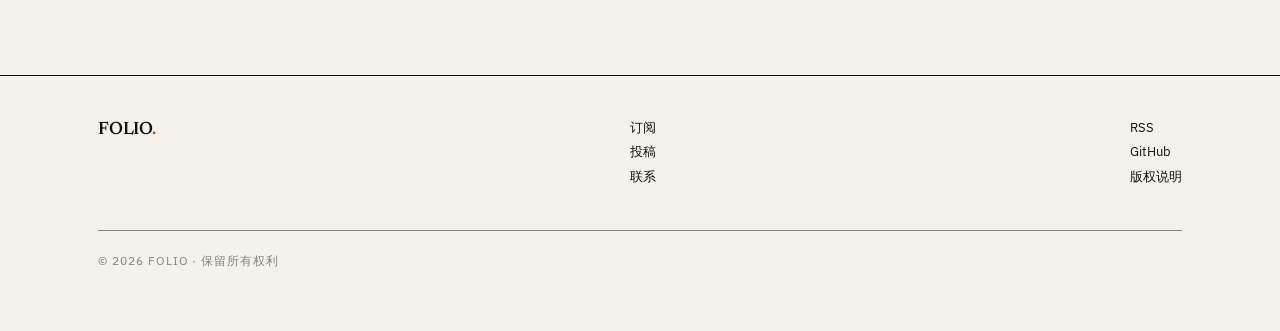
==== commit 0aff98b8: "Replace placeholder images with actual image sources" ====
--- a/index.html
+++ b/index.html
@@ -333,8 +333,8 @@
       <div class="figure__frame">
         <!-- IMG-SLOT: hero-4x5 -->
         < img data-slot="hero-4x5"
-             src="data:image/svg+xml;utf8,<svg xmlns='http://www.w3.org/2000/svg' viewBox='0 0 800 1000'><rect width='800' height='1000' fill='%23F5F2EC'/><g stroke='%23111111' stroke-opacity='0.18' stroke-width='1'><path d='M0 0 L800 1000 M800 0 L0 1000'/></g><text x='400' y='500' text-anchor='middle' font-family='Georgia,serif' font-style='italic' font-size='28' fill='%238A8578'>hero 4:5</text></svg>"
-             alt="主视觉占位图">
+             src="YUP/ad.jpg"
+             alt="主视觉图">
       </div>
       <figcaption class="figure__caption">
         图 01 — 主视觉。替换 <code>data-slot="hero-4x5"</code> 的 src 即可。
@@ -382,8 +382,8 @@
         <div class="figure__frame">
           <!-- IMG-SLOT: card-a-3x2 -->
           < img data-slot="card-a-3x2"
-               src="data:image/svg+xml;utf8,<svg xmlns='http://www.w3.org/2000/svg' viewBox='0 0 900 600'><rect width='900' height='600' fill='%23F5F2EC'/><g stroke='%23111111' stroke-opacity='0.18' stroke-width='1'><path d='M0 0 L900 600 M900 0 L0 600'/></g><text x='450' y='310' text-anchor='middle' font-family='Georgia,serif' font-style='italic' font-size='24' fill='%238A8578'>card A 3:2</text></svg>"
-               alt="卡片 A 占位图">
+               src="YUP/ac.jpg"
+               alt="卡片 A">
         </div>
       </figure>
       <h3 class="card__title">网格系统入门</h3>
@@ -399,8 +399,8 @@
         <div class="figure__frame">
           <!-- IMG-SLOT: card-b-16x9 -->
           < img data-slot="card-b-16x9"
-               src="data:image/svg+xml;utf8,<svg xmlns='http://www.w3.org/2000/svg' viewBox='0 0 1600 900'><rect width='1600' height='900' fill='%23F5F2EC'/><g stroke='%23111111' stroke-opacity='0.18' stroke-width='1'><path d='M0 0 L1600 900 M1600 0 L0 900'/></g><text x='800' y='460' text-anchor='middle' font-family='Georgia,serif' font-style='italic' font-size='26' fill='%238A8578'>card B 16:9</text></svg>"
-               alt="卡片 B 占位图">
+               src="YUP/ab.jpg"
+               alt="卡片 B ">
         </div>
         <figcaption class="figure__caption">
           图 02 — 横构图，适合放场景或过程图。
@@ -435,8 +435,8 @@
         <div class="figure__frame">
           <!-- IMG-SLOT: card-c-3x2 -->
           < img data-slot="card-c-3x2"
-               src="data:image/svg+xml;utf8,<svg xmlns='http://www.w3.org/2000/svg' viewBox='0 0 900 600'><rect width='900' height='600' fill='%23F5F2EC'/><g stroke='%23111111' stroke-opacity='0.18' stroke-width='1'><path d='M0 0 L900 600 M900 0 L0 600'/></g><text x='450' y='310' text-anchor='middle' font-family='Georgia,serif' font-style='italic' font-size='24' fill='%238A8578'>card C 3:2</text></svg>"
-               alt="卡片 C 占位图">
+               src="YUP/aa.jpg"
+               alt="秩序">
         </div>
       </figure>
       <h3 class="card__title">图片位的预留方法</h3>
@@ -452,8 +452,8 @@
         <div class="figure__frame">
           <!-- IMG-SLOT: card-d-16x9 -->
           < img data-slot="card-d-16x9"
-               src="data:image/svg+xml;utf8,<svg xmlns='http://www.w3.org/2000/svg' viewBox='0 0 1600 900'><rect width='1600' height='900' fill='%23F5F2EC'/><g stroke='%23111111' stroke-opacity='0.18' stroke-width='1'><path d='M0 0 L1600 900 M1600 0 L0 900'/></g><text x='800' y='460' text-anchor='middle' font-family='Georgia,serif' font-style='italic' font-size='26' fill='%238A8578'>card D 16:9</text></svg>"
-               alt="卡片 D 占位图">
+               src="YUP/as.jpg"
+               alt="安静">
         </div>
       </figure>
       <h3 class="card__title">从纸媒借来的排版习惯</h3>
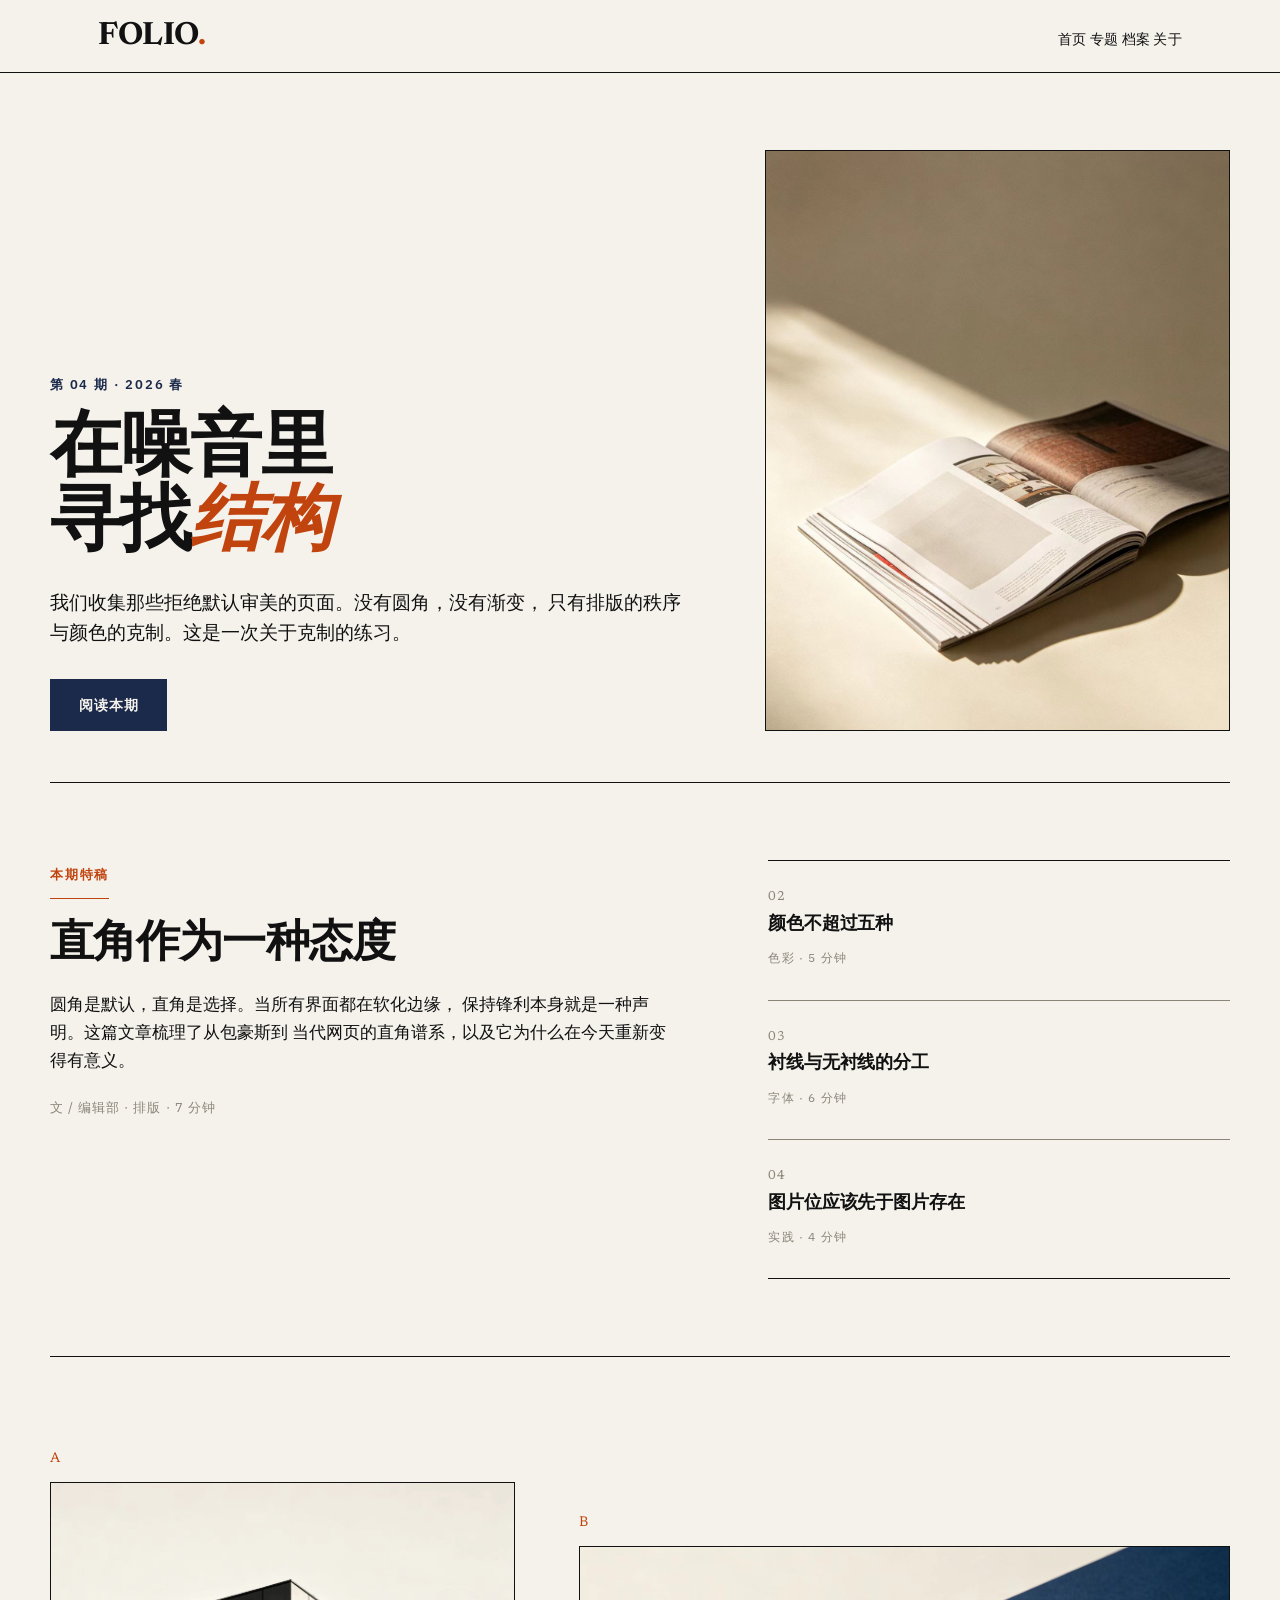
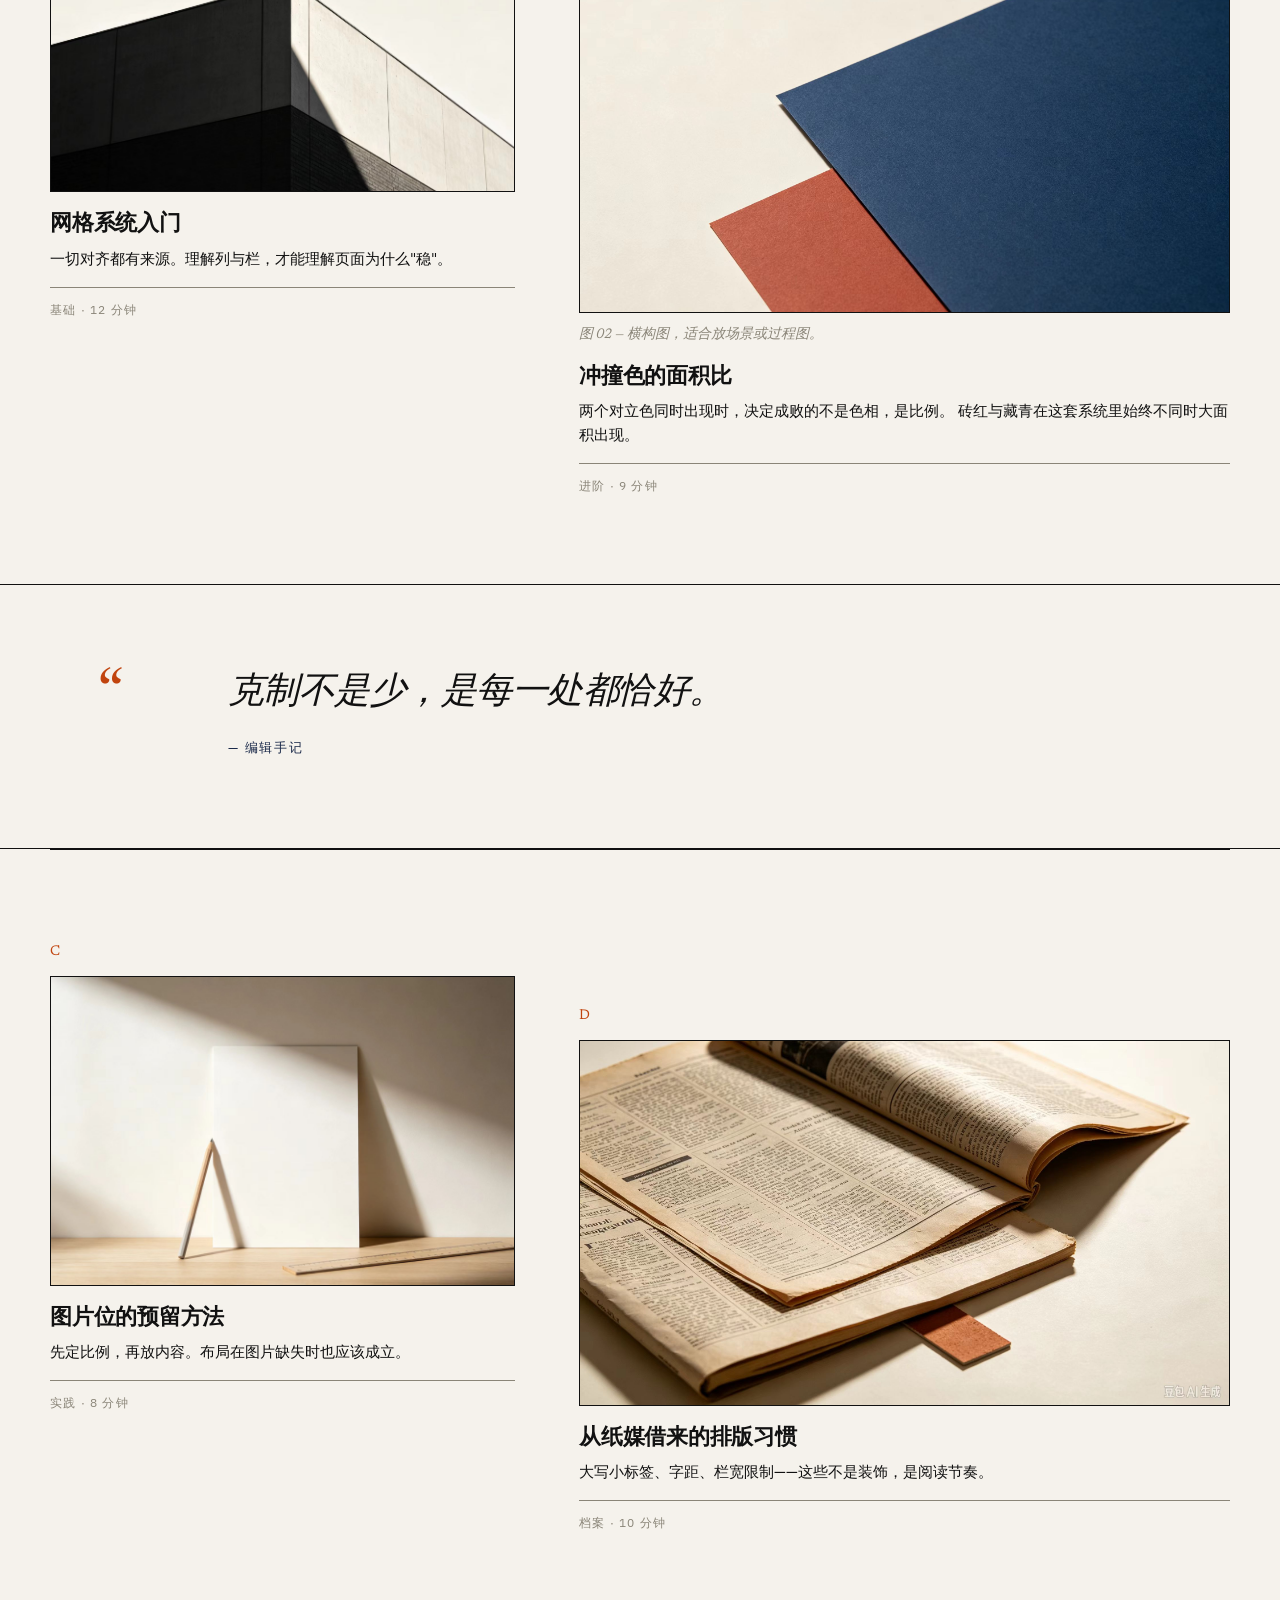
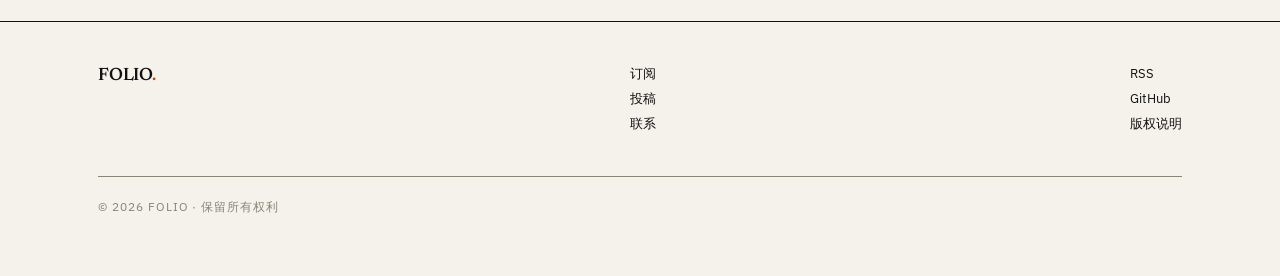
==== commit f45168b7: "Fix img tag formatting in index.html" ====
--- a/index.html
+++ b/index.html
@@ -332,13 +332,10 @@
     <figure class="figure figure--4x5 hero__figure reveal">
       <div class="figure__frame">
         <!-- IMG-SLOT: hero-4x5 -->
-        < img data-slot="hero-4x5"
+        <img data-slot="hero-4x5"
              src="YUP/ad.jpg"
              alt="主视觉图">
       </div>
-      <figcaption class="figure__caption">
-        图 01 — 主视觉。替换 <code>data-slot="hero-4x5"</code> 的 src 即可。
-      </figcaption>
     </figure>
   </section>
 
@@ -381,7 +378,7 @@
       <figure class="figure figure--3x2">
         <div class="figure__frame">
           <!-- IMG-SLOT: card-a-3x2 -->
-          < img data-slot="card-a-3x2"
+          <img data-slot="card-a-3x2"
                src="YUP/ac.jpg"
                alt="卡片 A">
         </div>
@@ -398,7 +395,7 @@
       <figure class="figure figure--16x9">
         <div class="figure__frame">
           <!-- IMG-SLOT: card-b-16x9 -->
-          < img data-slot="card-b-16x9"
+          <img data-slot="card-b-16x9"
                src="YUP/ab.jpg"
                alt="卡片 B ">
         </div>
@@ -434,7 +431,7 @@
       <figure class="figure figure--3x2">
         <div class="figure__frame">
           <!-- IMG-SLOT: card-c-3x2 -->
-          < img data-slot="card-c-3x2"
+          <img data-slot="card-c-3x2"
                src="YUP/aa.jpg"
                alt="秩序">
         </div>
@@ -451,7 +448,7 @@
       <figure class="figure figure--16x9">
         <div class="figure__frame">
           <!-- IMG-SLOT: card-d-16x9 -->
-          < img data-slot="card-d-16x9"
+          <img data-slot="card-d-16x9"
                src="YUP/as.jpg"
                alt="安静">
         </div>
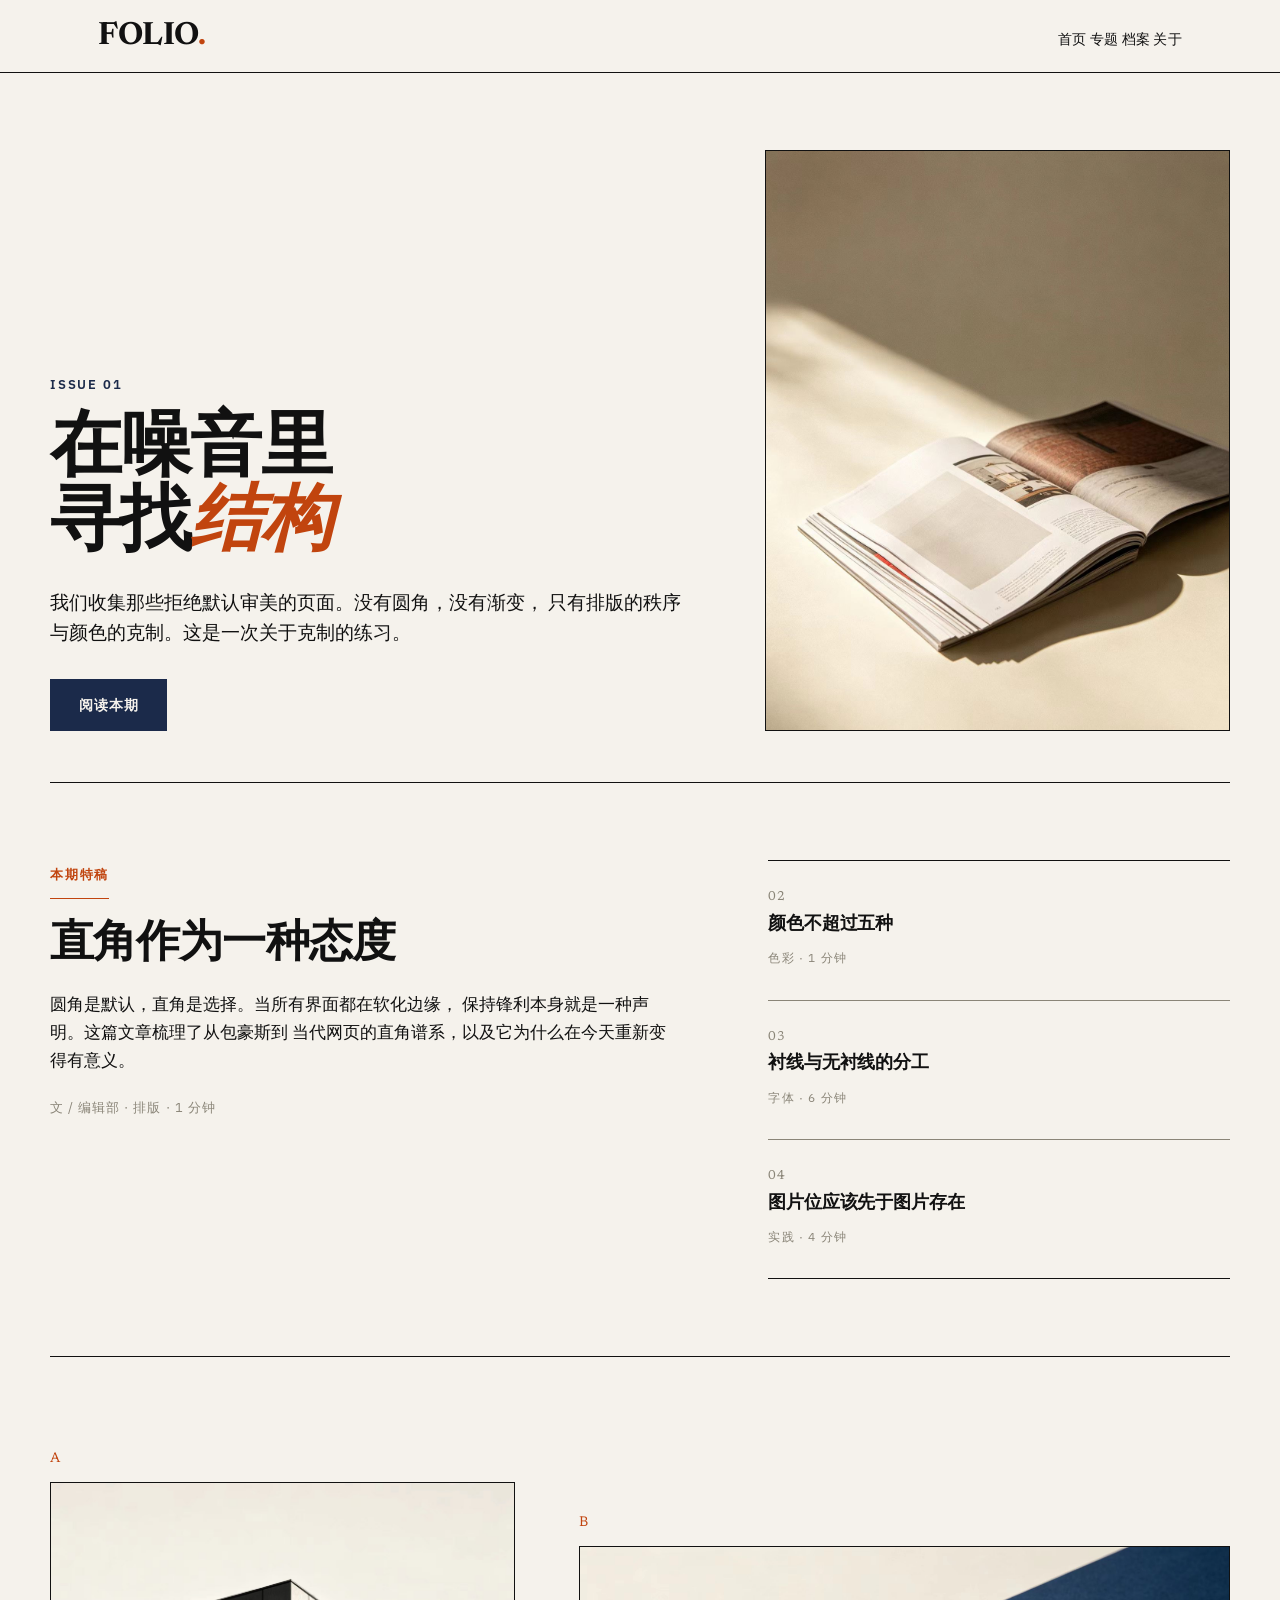
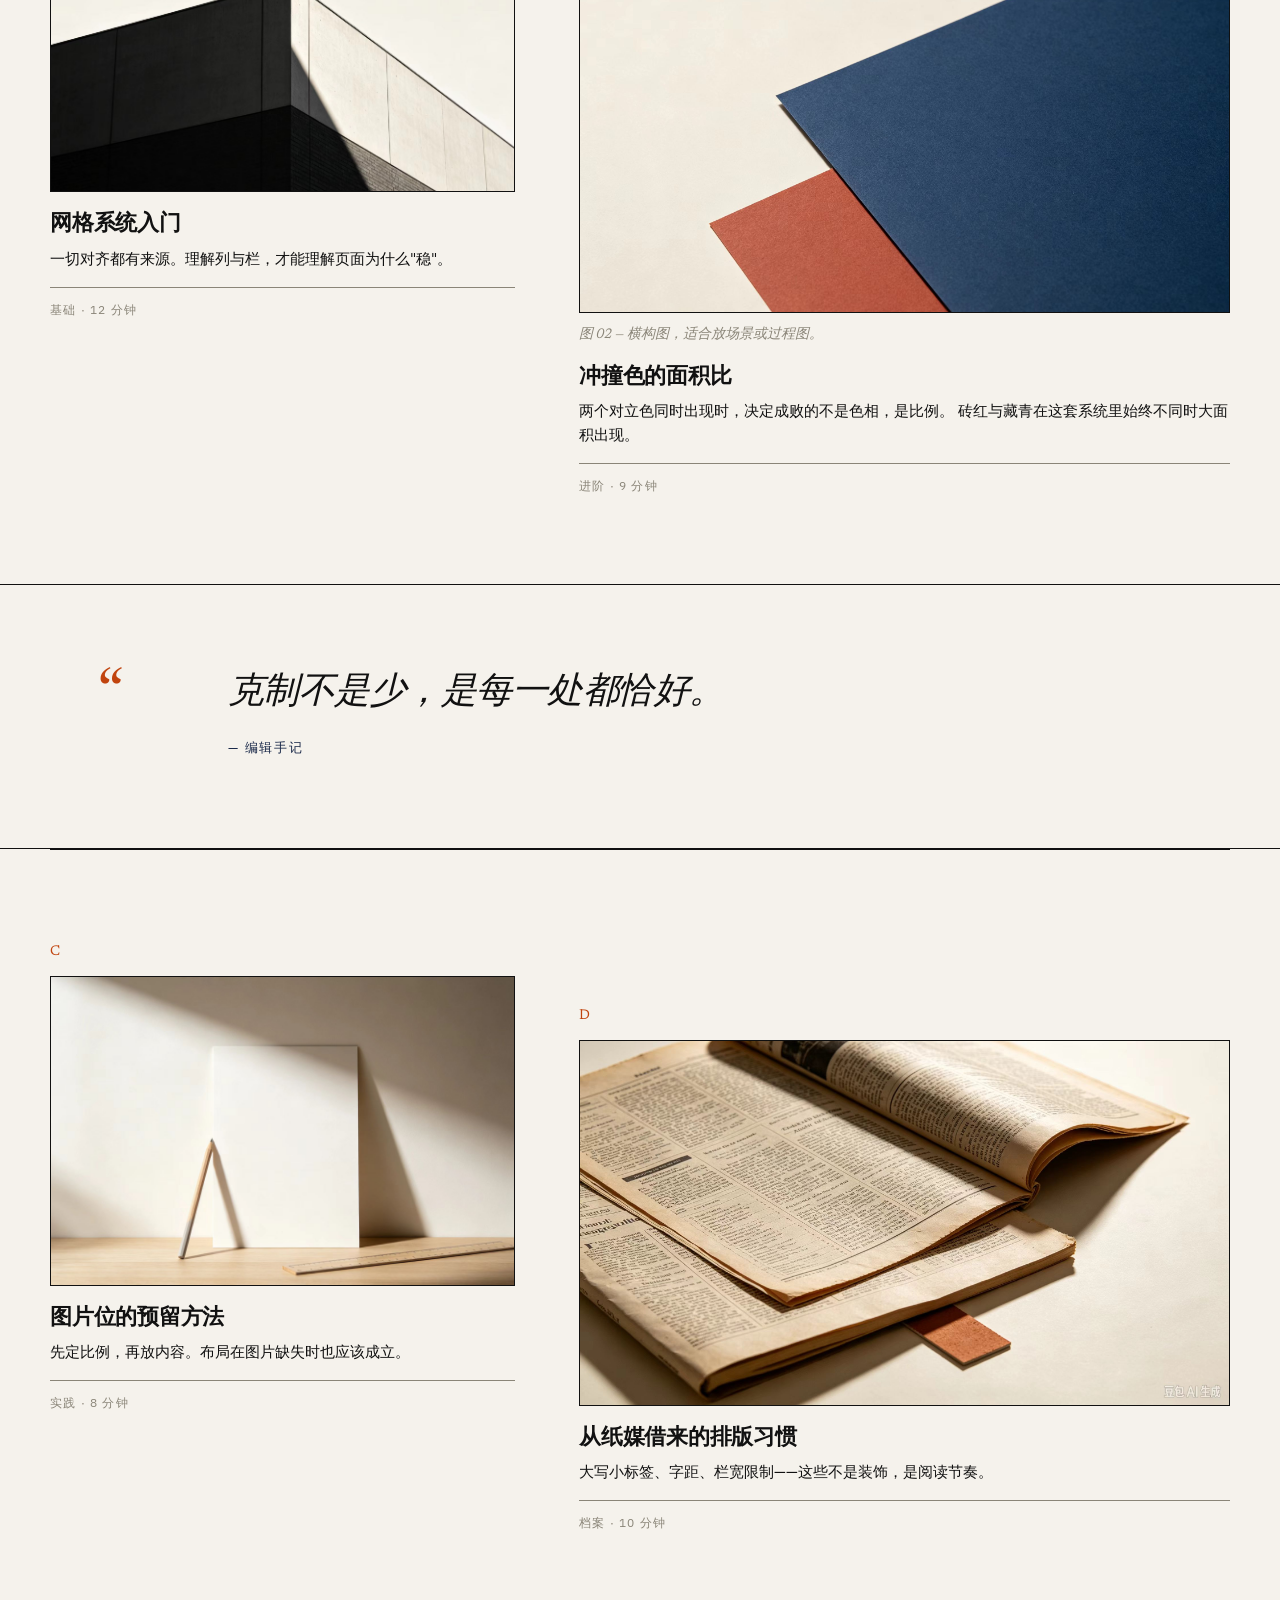
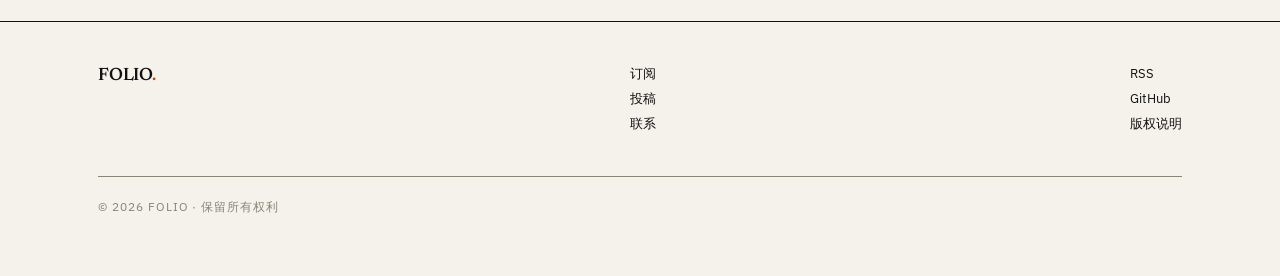
==== commit e6e4e10b: "Change issue number and reading times in index.html Updated the hero section and byline timings to r" ====
--- a/index.html
+++ b/index.html
@@ -320,7 +320,7 @@
   <!-- HERO · 7:5 非对称 -->
   <section class="hero wrap">
     <div class="reveal">
-      <p class="hero__kicker">第 04 期 · 2026 春</p >
+      <p class="hero__kicker"> Issue 01 </p >
       <h2 class="hero__title">在噪音里<br>寻找<em>结构</em></h2>
       <p class="hero__lede">
         我们收集那些拒绝默认审美的页面。没有圆角，没有渐变，
@@ -349,14 +349,14 @@
         保持锋利本身就是一种声明。这篇文章梳理了从包豪斯到
         当代网页的直角谱系，以及它为什么在今天重新变得有意义。
       </p >
-      <p class="feature__byline">文 / 编辑部 · 排版 · 7 分钟</p >
+      <p class="feature__byline">文 / 编辑部 · 排版 · 1 分钟</p >
     </article>
 
     <aside class="sidelist reveal">
       <a class="sidelist__item" href="#">
         <span class="sidelist__num">02</span>
         <h3 class="sidelist__title">颜色不超过五种</h3>
-        <p class="sidelist__meta">色彩 · 5 分钟</p >
+        <p class="sidelist__meta">色彩 · 1 分钟</p >
       </a >
       <a class="sidelist__item" href="#">
         <span class="sidelist__num">03</span>
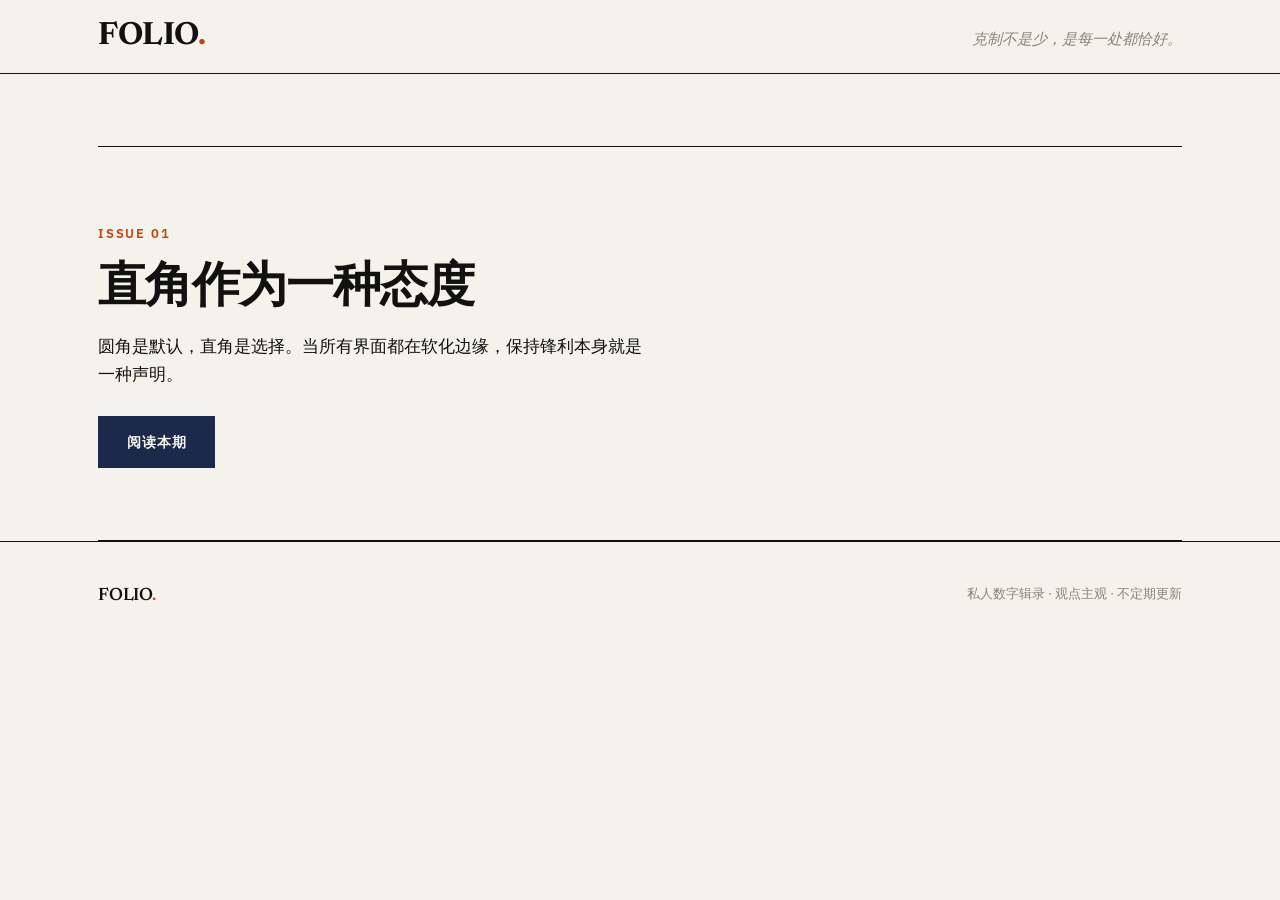
==== commit 06817c26: "Add files via upload" ====
--- a/index.html
+++ b/index.html
@@ -9,502 +9,36 @@
 <link rel="preconnect" href="https://fonts.gstatic.com" crossorigin>
 <link href="https://fonts.googleapis.com/css2?family=Newsreader:ital,opsz,wght@0,6..72,400;0,6..72,600;0,6..72,700;1,6..72,400&family=IBM+Plex+Sans:wght@400;500;600&display=swap" rel="stylesheet">
 
-<style>
-:root{
-  --ink:      #111111;
-  --paper:    #F5F2EC;
-  --muted:    #8A8578;
-  --accent-1: #C1440E;
-  --accent-2: #1B2A4A;
-
-  --serif: "Newsreader", Georgia, serif;
-  --sans:  "IBM Plex Sans", -apple-system, sans-serif;
-
-  --gutter: clamp(1.25rem, 4vw, 3rem);
-}
-
-*,*::before,*::after{ box-sizing:border-box; }
-html{ -webkit-text-size-adjust:100%; scroll-behavior:smooth; }
-
-body{
-  margin:0;
-  background:var(--paper);
-  color:var(--ink);
-  font-family:var(--sans);
-  font-size:17px;
-  line-height:1.6;
-  -webkit-font-smoothing:antialiased;
-}
-
-a{ color:var(--accent-1); text-decoration:none; position:relative; }
-img{ display:block; max-width:100%; height:auto; }
-hr{ border:0; border-top:1px solid var(--ink); margin:0; }
-
-.wrap{ max-width:1180px; margin:0 auto; padding:0 var(--gutter); }
-
-/* ---------- 下划线从左划入 ---------- */
-.link-underline{
-  background-image:linear-gradient(var(--accent-1), var(--accent-1));
-  background-size:0% 1px;
-  background-position:0 100%;
-  background-repeat:no-repeat;
-  transition:background-size .35s cubic-bezier(.2,.7,.2,1);
-  padding-bottom:1px;
-}
-.link-underline:hover,
-.link-underline:focus-visible{ background-size:100% 1px; }
-
-/* ---------- 焦点态 ---------- */
-:focus-visible{
-  outline:2px solid var(--accent-2);
-  outline-offset:3px;
-}
-
-/* ---------- 渐进呈现 ---------- */
-.reveal{
-  opacity:0;
-  transform:translateY(14px);
-  transition:opacity .7s ease, transform .7s cubic-bezier(.2,.7,.2,1);
-}
-.reveal.is-in{ opacity:1; transform:none; }
-@media (prefers-reduced-motion:reduce){
-  .reveal{ opacity:1; transform:none; transition:none; }
-  .link-underline{ transition:none; }
-}
-
-/* ---------- 页眉 ---------- */
-.masthead{ border-bottom:1px solid var(--ink); padding:1.25rem 0; }
-.masthead__inner{
-  display:flex; align-items:baseline; justify-content:space-between;
-  gap:1.5rem; flex-wrap:wrap;
-}
-.masthead__title{
-  font-family:var(--serif); font-weight:700;
-  font-size:clamp(1.5rem, 3vw, 2rem);
-  letter-spacing:-0.015em; margin:0; line-height:1;
-}
-.masthead__nav{
-  display:flex; gap:1.75rem;
-  font-size:0.875rem; letter-spacing:0.02em; text-transform:uppercase;
-}
-.masthead__nav a{ color:var(--ink); }
-.masthead__nav a[aria-current]{ color:var(--accent-1); }
-/* ---------- HERO · 非对称 7:5 ---------- */
-.hero{
-  display:grid;
-  grid-template-columns:1fr;
-  gap:2.5rem;
-  padding:clamp(2.5rem,6vw,5rem) 0 clamp(2rem,4vw,3.5rem);
-}
-@media (min-width:860px){
-  .hero{
-    grid-template-columns:7fr 5fr;
-    gap:4rem;
-    align-items:end;
-  }
-  .hero__figure{ margin-bottom:-2.5rem; }  /* 让图越界一点，打破栅格 */
-}
-.hero__kicker{
-  font-size:0.8125rem; letter-spacing:0.14em; text-transform:uppercase;
-  color:var(--accent-2); margin:0 0 1.25rem; font-weight:600;
-}
-.hero__title{
-  font-family:var(--serif); font-weight:600;
-  font-size:clamp(2.25rem, 6.5vw, 4.5rem);
-  line-height:1.02; letter-spacing:-0.025em;
-  margin:0 0 1.5rem; max-width:16ch;
-}
-.hero__title em{ font-style:italic; color:var(--accent-1); }
-.hero__lede{
-  font-size:clamp(1.0625rem, 1.5vw, 1.25rem);
-  line-height:1.55; max-width:58ch; margin:0 0 2rem;
-}
-.hero__cta{
-  display:inline-block;
-  font-size:0.875rem; font-weight:600;
-  letter-spacing:0.06em; text-transform:uppercase;
-  color:var(--paper); background:var(--accent-2);
-  padding:0.875rem 1.75rem; border:1px solid var(--accent-2);
-  transition:background .25s ease, color .25s ease;
-}
-.hero__cta:hover,
-.hero__cta:focus-visible{
-  background:var(--paper); color:var(--accent-2);
-  text-decoration:none;
-}
-
-/* ---------- 图片位 ---------- */
-.figure{ margin:0; }
-.figure__frame{
-  border:1px solid var(--ink);
-  overflow:hidden;
-  background:var(--paper);
-  transition:border-color .3s ease;
-}
-.figure__frame img{ width:100%; height:100%; object-fit:cover; }
-.figure__caption{
-  font-family:var(--serif); font-style:italic;
-  font-size:0.875rem; color:var(--muted);
-  margin-top:0.75rem; line-height:1.45; max-width:42ch;
-}
-.figure--4x5 .figure__frame{ aspect-ratio:4/5; }
-.figure--3x2 .figure__frame{ aspect-ratio:3/2; }
-.figure--16x9 .figure__frame{ aspect-ratio:16/9; }
-
-/* hover 时边框变强调色（只在卡片里触发） */
-.card:hover .figure__frame,
-.card:focus-within .figure__frame{ border-color:var(--accent-1); }
-
-/* ---------- 主内容区 · 一大两小 ---------- */
-.feature{
-  display:grid;
-  grid-template-columns:1fr;
-  gap:3rem;
-  padding:clamp(3rem,6vw,5rem) 0;
-  border-top:1px solid var(--ink);
-}
-@media (min-width:860px){
-  .feature{
-    grid-template-columns:7fr 5fr;
-    gap:4.5rem;
-  }
-}
-
-.feature__label{
-  font-size:0.8125rem; letter-spacing:0.14em; text-transform:uppercase;
-  color:var(--accent-1); font-weight:600;
-  margin:0 0 1.5rem;
-  padding-bottom:0.75rem;
-  border-bottom:1px solid var(--accent-1);
-  display:inline-block;
-}
-.feature__title{
-  font-family:var(--serif); font-weight:600;
-  font-size:clamp(1.75rem, 3.6vw, 2.75rem);
-  line-height:1.08; letter-spacing:-0.02em;
-  margin:0 0 1.25rem;
-}
-.feature__text{
-  font-size:1.0625rem; line-height:1.65;
-  margin:0 0 1.5rem;
-  max-width:62ch;
-}
-.feature__byline{
-  font-size:0.8125rem; letter-spacing:0.08em; text-transform:uppercase;
-  color:var(--muted);
-}
-
-/* 侧栏列表 · 非等权 */
-.sidelist{ display:flex; flex-direction:column; gap:0; }
-.sidelist__item{
-  display:block;
-  padding:1.25rem 0;
-  border-top:1px solid var(--muted);
-  color:var(--ink);
-}
-.sidelist__item:first-child{ border-top:1px solid var(--ink); }
-.sidelist__item:last-child{ border-bottom:1px solid var(--ink); }
-.sidelist__item:hover{ text-decoration:none; }
-.sidelist__item:hover .sidelist__title{ color:var(--accent-1); }
-.sidelist__num{
-  font-family:var(--serif); font-size:0.8125rem;
-  color:var(--muted); font-variant-numeric:tabular-nums;
-  letter-spacing:0.05em;
-}
-.sidelist__title{
-  font-family:var(--serif); font-weight:600;
-  font-size:1.125rem; line-height:1.25; letter-spacing:-0.01em;
-  margin:0.35rem 0 0.5rem;
-  transition:color .25s ease;
-}
-.sidelist__meta{
-  font-size:0.75rem; letter-spacing:0.1em; text-transform:uppercase;
-  color:var(--muted);
-}
-/* ---------- 卡片行 · 不对称两栏 ---------- */
-.cards{
-  display:grid;
-  grid-template-columns:1fr;
-  gap:3rem;
-  padding:clamp(3rem,6vw,5rem) 0;
-  border-top:1px solid var(--ink);
-}
-@media (min-width:760px){
-  .cards{ grid-template-columns:5fr 7fr; gap:4rem; align-items:start; }
-  .cards > :nth-child(2){ margin-top:4rem; } /* 故意错位 */
-}
-.card{ display:flex; flex-direction:column; }
-.card__num{
-  font-family:var(--serif); font-size:0.875rem;
-  color:var(--accent-1); margin-bottom:0.75rem;
-  font-variant-numeric:tabular-nums;
-}
-.card__title{
-  font-family:var(--serif); font-weight:600;
-  font-size:1.375rem; line-height:1.2; letter-spacing:-0.01em;
-  margin:1.25rem 0 0.5rem;
-}
-.card__text{ font-size:0.9375rem; line-height:1.6; margin:0; }
-.card__meta{
-  font-size:0.75rem; letter-spacing:0.1em; text-transform:uppercase;
-  color:var(--muted); margin-top:1rem;
-  padding-top:0.75rem; border-top:1px solid var(--muted);
-}
-
-/* ---------- 引文带 · 打破栅格 ---------- */
-.pullquote{
-  border-top:1px solid var(--ink);
-  border-bottom:1px solid var(--ink);
-  padding:clamp(3rem,7vw,5.5rem) 0;
-}
-.pullquote__inner{
-  display:grid;
-  grid-template-columns:1fr;
-  gap:1.5rem;
-}
-@media (min-width:760px){
-  .pullquote__inner{ grid-template-columns:1fr 9fr; }
-}
-.pullquote__mark{
-  font-family:var(--serif); font-size:4rem;
-  line-height:0.8; color:var(--accent-1);
-}
-.pullquote blockquote{
-  font-family:var(--serif); font-weight:400; font-style:italic;
-  font-size:clamp(1.375rem, 3.5vw, 2.25rem);
-  line-height:1.22; letter-spacing:-0.015em;
-  margin:0 0 1rem; max-width:26ch;
-}
-.pullquote cite{
-  font-family:var(--sans); font-style:normal;
-  font-size:0.8125rem; letter-spacing:0.14em; text-transform:uppercase;
-  color:var(--accent-2);
-}
-
-/* ---------- 页脚 ---------- */
-.footer{ border-top:1px solid var(--ink); padding:2.5rem 0 3rem; }
-.footer__inner{
-  display:flex; justify-content:space-between; align-items:flex-start;
-  gap:2rem; flex-wrap:wrap;
-}
-.footer__brand{
-  font-family:var(--serif); font-size:1.125rem; font-weight:600;
-  letter-spacing:-0.01em; margin:0;
-}
-.footer__col{ font-size:0.8125rem; line-height:1.9; color:var(--muted); }
-.footer__col a{ color:var(--ink); }
-.footer__legal{
-  margin-top:2.5rem; padding-top:1.25rem;
-  border-top:1px solid var(--muted);
-  font-size:0.75rem; letter-spacing:0.08em; text-transform:uppercase;
-  color:var(--muted);
-}
-</style>
+<link rel="stylesheet" href="assets/style.css">
 </head>
 <body>
 
 <header class="masthead">
   <div class="wrap masthead__inner">
     <h1 class="masthead__title">FOLIO<span style="color:var(--accent-1)">.</span></h1>
-    <nav class="masthead__nav">
-      首页
-      专题
-      档案
-      关于
-    </nav>
+    <p class="masthead__epigraph">克制不是少，是每一处都恰好。</p>
   </div>
 </header>
 
 <main>
-
-  <!-- HERO · 7:5 非对称 -->
-  <section class="hero wrap">
-    <div class="reveal">
-      <p class="hero__kicker"> Issue 01 </p >
-      <h2 class="hero__title">在噪音里<br>寻找<em>结构</em></h2>
-      <p class="hero__lede">
-        我们收集那些拒绝默认审美的页面。没有圆角，没有渐变，
-        只有排版的秩序与颜色的克制。这是一次关于克制的练习。
-      </p >
-      <a class="hero__cta" href="#">阅读本期</a >
-    </div>
-
-    <figure class="figure figure--4x5 hero__figure reveal">
-      <div class="figure__frame">
-        <!-- IMG-SLOT: hero-4x5 -->
-        <img data-slot="hero-4x5"
-             src="YUP/ad.jpg"
-             alt="主视觉图">
-      </div>
-    </figure>
+  <section class="wrap band">
+    <a class="entry" href="issue-01.html">
+      <span class="entry__label">Issue 01</span>
+      <h2 class="entry__title">直角作为一种态度</h2>
+      <p class="entry__text">
+        圆角是默认，直角是选择。当所有界面都在软化边缘，保持锋利本身就是一种声明。
+      </p>
+      <span class="entry__cta">阅读本期</span>
+    </a>
   </section>
-
-  <!-- 特稿 · 一大两小 -->
-  <section class="feature wrap">
-    <article class="reveal">
-      <p class="feature__label">本期特稿</p >
-      <h2 class="feature__title">直角作为一种态度</h2>
-      <p class="feature__text">
-        圆角是默认，直角是选择。当所有界面都在软化边缘，
-        保持锋利本身就是一种声明。这篇文章梳理了从包豪斯到
-        当代网页的直角谱系，以及它为什么在今天重新变得有意义。
-      </p >
-      <p class="feature__byline">文 / 编辑部 · 排版 · 1 分钟</p >
-    </article>
-
-    <aside class="sidelist reveal">
-      <a class="sidelist__item" href="#">
-        <span class="sidelist__num">02</span>
-        <h3 class="sidelist__title">颜色不超过五种</h3>
-        <p class="sidelist__meta">色彩 · 1 分钟</p >
-      </a >
-      <a class="sidelist__item" href="#">
-        <span class="sidelist__num">03</span>
-        <h3 class="sidelist__title">衬线与无衬线的分工</h3>
-        <p class="sidelist__meta">字体 · 6 分钟</p >
-      </a >
-      <a class="sidelist__item" href="#">
-        <span class="sidelist__num">04</span>
-        <h3 class="sidelist__title">图片位应该先于图片存在</h3>
-        <p class="sidelist__meta">实践 · 4 分钟</p >
-      </a >
-    </aside>
-  </section>
-
-  <!-- 不对称两栏卡片 -->
-  <section class="cards wrap">
-    <article class="card reveal">
-      <p class="card__num">A</p >
-      <figure class="figure figure--3x2">
-        <div class="figure__frame">
-          <!-- IMG-SLOT: card-a-3x2 -->
-          <img data-slot="card-a-3x2"
-               src="YUP/ac.jpg"
-               alt="卡片 A">
-        </div>
-      </figure>
-      <h3 class="card__title">网格系统入门</h3>
-      <p class="card__text">
-        一切对齐都有来源。理解列与栏，才能理解页面为什么"稳"。
-      </p >
-      <p class="card__meta">基础 · 12 分钟</p >
-    </article>
-
-    <article class="card reveal">
-      <p class="card__num">B</p >
-      <figure class="figure figure--16x9">
-        <div class="figure__frame">
-          <!-- IMG-SLOT: card-b-16x9 -->
-          <img data-slot="card-b-16x9"
-               src="YUP/ab.jpg"
-               alt="卡片 B ">
-        </div>
-        <figcaption class="figure__caption">
-          图 02 — 横构图，适合放场景或过程图。
-        </figcaption>
-      </figure>
-      <h3 class="card__title">冲撞色的面积比</h3>
-      <p class="card__text">
-        两个对立色同时出现时，决定成败的不是色相，是比例。
-        砖红与藏青在这套系统里始终不同时大面积出现。
-      </p >
-      <p class="card__meta">进阶 · 9 分钟</p >
-    </article>
-  </section>
-
-  <!-- 引文 · 打破栅格 -->
-  <section class="pullquote">
-    <div class="wrap pullquote__inner">
-      <div class="pullquote__mark reveal" aria-hidden="true">&ldquo;</div>
-      <div class="reveal">
-        <blockquote>
-          克制不是少，是每一处都恰好。
-        </blockquote>
-        <cite>— 编辑手记</cite>
-      </div>
-    </div>
-  </section>
-  <!-- 档案 · 两栏错位 -->
-  <section class="cards wrap">
-    <article class="card reveal">
-      <p class="card__num">C</p >
-      <figure class="figure figure--3x2">
-        <div class="figure__frame">
-          <!-- IMG-SLOT: card-c-3x2 -->
-          <img data-slot="card-c-3x2"
-               src="YUP/aa.jpg"
-               alt="秩序">
-        </div>
-      </figure>
-      <h3 class="card__title">图片位的预留方法</h3>
-      <p class="card__text">
-        先定比例，再放内容。布局在图片缺失时也应该成立。
-      </p >
-      <p class="card__meta">实践 · 8 分钟</p >
-    </article>
-
-    <article class="card reveal">
-      <p class="card__num">D</p >
-      <figure class="figure figure--16x9">
-        <div class="figure__frame">
-          <!-- IMG-SLOT: card-d-16x9 -->
-          <img data-slot="card-d-16x9"
-               src="YUP/as.jpg"
-               alt="安静">
-        </div>
-      </figure>
-      <h3 class="card__title">从纸媒借来的排版习惯</h3>
-      <p class="card__text">
-        大写小标签、字距、栏宽限制——这些不是装饰，是阅读节奏。
-      </p >
-      <p class="card__meta">档案 · 10 分钟</p >
-    </article>
-  </section>
-
 </main>
 
 <footer class="footer">
-  <div class="wrap">
-    <div class="footer__inner">
-      <div><p class="footer__brand">FOLIO<span style="color:var(--accent-1)">.</span></p ></div>
-      <div class="footer__col">
-        <a class="link-underline" href=" ">订阅</a ><br>
-        <a class="link-underline" href="#">投稿</a ><br>
-        <a class="link-underline" href="#">联系</a >
-      </div>
-      <div class="footer__col">
-        <a class="link-underline" href="#">RSS</a ><br>
-        <a class="link-underline" href="#">GitHub</a ><br>
-        <a class="link-underline" href="#">版权说明</a >
-      </div>
-    </div>
-    <p class="footer__legal">© 2026 FOLIO · 保留所有权利</p >
+  <div class="wrap footer__inner">
+    <p class="footer__brand">FOLIO<span style="color:var(--accent-1)">.</span></p>
+    <div class="footer__col">私人数字辑录 · 观点主观 · 不定期更新</div>
   </div>
 </footer>
 
-<script>
-// 轻量渐进呈现
-(function(){
-  var els = document.querySelectorAll('.reveal');
-  if(!('IntersectionObserver' in window)){
-    els.forEach(function(el){ el.classList.add('is-in'); });
-    return;
-  }
-  var io = new IntersectionObserver(function(entries){
-    entries.forEach(function(e){
-      if(e.isIntersecting){
-        e.target.classList.add('is-in');
-        io.unobserve(e.target);
-      }
-    });
-  }, { rootMargin:'0px 0px -8% 0px', threshold:0.08 });
-
-  els.forEach(function(el, i){
-    el.style.transitionDelay = (i % 3) * 60 + 'ms';
-    io.observe(el);
-  });
-})();
-</script>
-
 </body>
 </html>
--- a/assets/style.css
+++ b/assets/style.css
@@ -0,0 +1,359 @@
+:root{
+  --ink:      #111111;
+  --paper:    #F5F2EC;
+  --muted:    #8A8578;
+  --accent-1: #C1440E;
+  --accent-2: #1B2A4A;
+
+  --serif: "Newsreader", Georgia, serif;
+  --sans:  "IBM Plex Sans", -apple-system, sans-serif;
+
+  --gutter: clamp(1.25rem, 4vw, 3rem);
+}
+
+*,*::before,*::after{ box-sizing:border-box; }
+html{ -webkit-text-size-adjust:100%; scroll-behavior:smooth; }
+
+body{
+  margin:0;
+  background:var(--paper);
+  color:var(--ink);
+  font-family:var(--sans);
+  font-size:17px;
+  line-height:1.6;
+  -webkit-font-smoothing:antialiased;
+}
+
+a{ color:var(--accent-1); text-decoration:none; position:relative; }
+img{ display:block; max-width:100%; height:auto; }
+hr{ border:0; border-top:1px solid var(--ink); margin:0; }
+
+.wrap{ max-width:1180px; margin:0 auto; padding:0 var(--gutter); }
+
+/* ---------- 下划线从左划入 ---------- */
+.link-underline{
+  background-image:linear-gradient(var(--accent-1), var(--accent-1));
+  background-size:0% 1px;
+  background-position:0 100%;
+  background-repeat:no-repeat;
+  transition:background-size .35s cubic-bezier(.2,.7,.2,1);
+  padding-bottom:1px;
+}
+.link-underline:hover,
+.link-underline:focus-visible{ background-size:100% 1px; }
+
+/* ---------- 焦点态 ---------- */
+:focus-visible{
+  outline:2px solid var(--accent-2);
+  outline-offset:3px;
+}
+
+/* ---------- 渐进呈现 ---------- */
+.reveal{
+  opacity:0;
+  transform:translateY(14px);
+  transition:opacity .7s ease, transform .7s cubic-bezier(.2,.7,.2,1);
+}
+.reveal.is-in{ opacity:1; transform:none; }
+@media (prefers-reduced-motion:reduce){
+  .reveal{ opacity:1; transform:none; transition:none; }
+  .link-underline{ transition:none; }
+}
+
+/* ---------- 页眉 ---------- */
+.masthead{ border-bottom:1px solid var(--ink); padding:1.25rem 0; }
+.masthead__inner{
+  display:flex; align-items:baseline; justify-content:space-between;
+  gap:1.5rem; flex-wrap:wrap;
+}
+.masthead__title{
+  font-family:var(--serif); font-weight:700;
+  font-size:clamp(1.5rem, 3vw, 2rem);
+  letter-spacing:-0.015em; margin:0; line-height:1;
+}
+.masthead__nav{
+  display:flex; gap:1.75rem;
+  font-size:0.875rem; letter-spacing:0.02em; text-transform:uppercase;
+}
+.masthead__nav a{ color:var(--ink); }
+.masthead__nav a[aria-current]{ color:var(--accent-1); }
+/* ---------- HERO · 非对称 7:5 ---------- */
+.hero{
+  display:grid;
+  grid-template-columns:1fr;
+  gap:2.5rem;
+  padding:clamp(2.5rem,6vw,5rem) 0 clamp(2rem,4vw,3.5rem);
+}
+@media (min-width:860px){
+  .hero{
+    grid-template-columns:7fr 5fr;
+    gap:4rem;
+    align-items:end;
+  }
+  .hero__figure{ margin-bottom:-2.5rem; }  /* 让图越界一点，打破栅格 */
+}
+.hero__kicker{
+  font-size:0.8125rem; letter-spacing:0.14em; text-transform:uppercase;
+  color:var(--accent-2); margin:0 0 1.25rem; font-weight:600;
+}
+.hero__title{
+  font-family:var(--serif); font-weight:600;
+  font-size:clamp(2.25rem, 6.5vw, 4.5rem);
+  line-height:1.02; letter-spacing:-0.025em;
+  margin:0 0 1.5rem; max-width:16ch;
+}
+.hero__title em{ font-style:italic; color:var(--accent-1); }
+.hero__lede{
+  font-size:clamp(1.0625rem, 1.5vw, 1.25rem);
+  line-height:1.55; max-width:58ch; margin:0 0 2rem;
+}
+.hero__cta{
+  display:inline-block;
+  font-size:0.875rem; font-weight:600;
+  letter-spacing:0.06em; text-transform:uppercase;
+  color:var(--paper); background:var(--accent-2);
+  padding:0.875rem 1.75rem; border:1px solid var(--accent-2);
+  transition:background .25s ease, color .25s ease;
+}
+.hero__cta:hover,
+.hero__cta:focus-visible{
+  background:var(--paper); color:var(--accent-2);
+  text-decoration:none;
+}
+
+/* ---------- 图片位 ---------- */
+.figure{ margin:0; }
+.figure__frame{
+  border:1px solid var(--ink);
+  overflow:hidden;
+  background:var(--paper);
+  transition:border-color .3s ease;
+}
+.figure__frame img{ width:100%; height:100%; object-fit:cover; }
+.figure__caption{
+  font-family:var(--serif); font-style:italic;
+  font-size:0.875rem; color:var(--muted);
+  margin-top:0.75rem; line-height:1.45; max-width:42ch;
+}
+.figure--4x5 .figure__frame{ aspect-ratio:4/5; }
+.figure--3x2 .figure__frame{ aspect-ratio:3/2; }
+.figure--16x9 .figure__frame{ aspect-ratio:16/9; }
+
+/* hover 时边框变强调色（只在卡片里触发） */
+.card:hover .figure__frame,
+.card:focus-within .figure__frame{ border-color:var(--accent-1); }
+
+/* ---------- 主内容区 · 一大两小 ---------- */
+.feature{
+  display:grid;
+  grid-template-columns:1fr;
+  gap:3rem;
+  padding:clamp(3rem,6vw,5rem) 0;
+  border-top:1px solid var(--ink);
+}
+@media (min-width:860px){
+  .feature{
+    grid-template-columns:7fr 5fr;
+    gap:4.5rem;
+  }
+}
+
+.feature__label{
+  font-size:0.8125rem; letter-spacing:0.14em; text-transform:uppercase;
+  color:var(--accent-1); font-weight:600;
+  margin:0 0 1.5rem;
+  padding-bottom:0.75rem;
+  border-bottom:1px solid var(--accent-1);
+  display:inline-block;
+}
+.feature__title{
+  font-family:var(--serif); font-weight:600;
+  font-size:clamp(1.75rem, 3.6vw, 2.75rem);
+  line-height:1.08; letter-spacing:-0.02em;
+  margin:0 0 1.25rem;
+}
+.feature__text{
+  font-size:1.0625rem; line-height:1.65;
+  margin:0 0 1.5rem;
+  max-width:62ch;
+}
+.feature__byline{
+  font-size:0.8125rem; letter-spacing:0.08em; text-transform:uppercase;
+  color:var(--muted);
+}
+
+/* 侧栏列表 · 非等权 */
+.sidelist{ display:flex; flex-direction:column; gap:0; }
+.sidelist__item{
+  display:block;
+  padding:1.25rem 0;
+  border-top:1px solid var(--muted);
+  color:var(--ink);
+}
+.sidelist__item:first-child{ border-top:1px solid var(--ink); }
+.sidelist__item:last-child{ border-bottom:1px solid var(--ink); }
+.sidelist__item:hover{ text-decoration:none; }
+.sidelist__item:hover .sidelist__title{ color:var(--accent-1); }
+.sidelist__num{
+  font-family:var(--serif); font-size:0.8125rem;
+  color:var(--muted); font-variant-numeric:tabular-nums;
+  letter-spacing:0.05em;
+}
+.sidelist__title{
+  font-family:var(--serif); font-weight:600;
+  font-size:1.125rem; line-height:1.25; letter-spacing:-0.01em;
+  margin:0.35rem 0 0.5rem;
+  transition:color .25s ease;
+}
+.sidelist__meta{
+  font-size:0.75rem; letter-spacing:0.1em; text-transform:uppercase;
+  color:var(--muted);
+}
+/* ---------- 卡片行 · 不对称两栏 ---------- */
+.cards{
+  display:grid;
+  grid-template-columns:1fr;
+  gap:3rem;
+  padding:clamp(3rem,6vw,5rem) 0;
+  border-top:1px solid var(--ink);
+}
+@media (min-width:760px){
+  .cards{ grid-template-columns:5fr 7fr; gap:4rem; align-items:start; }
+  .cards > :nth-child(2){ margin-top:4rem; } /* 故意错位 */
+}
+.card{ display:flex; flex-direction:column; }
+.card__num{
+  font-family:var(--serif); font-size:0.875rem;
+  color:var(--accent-1); margin-bottom:0.75rem;
+  font-variant-numeric:tabular-nums;
+}
+.card__title{
+  font-family:var(--serif); font-weight:600;
+  font-size:1.375rem; line-height:1.2; letter-spacing:-0.01em;
+  margin:1.25rem 0 0.5rem;
+}
+.card__text{ font-size:0.9375rem; line-height:1.6; margin:0; }
+.card__meta{
+  font-size:0.75rem; letter-spacing:0.1em; text-transform:uppercase;
+  color:var(--muted); margin-top:1rem;
+  padding-top:0.75rem; border-top:1px solid var(--muted);
+}
+
+/* ---------- 引文带 · 打破栅格 ---------- */
+.pullquote{
+  border-top:1px solid var(--ink);
+  border-bottom:1px solid var(--ink);
+  padding:clamp(3rem,7vw,5.5rem) 0;
+}
+.pullquote__inner{
+  display:grid;
+  grid-template-columns:1fr;
+  gap:1.5rem;
+}
+@media (min-width:760px){
+  .pullquote__inner{ grid-template-columns:1fr 9fr; }
+}
+.pullquote__mark{
+  font-family:var(--serif); font-size:4rem;
+  line-height:0.8; color:var(--accent-1);
+}
+.pullquote blockquote{
+  font-family:var(--serif); font-weight:400; font-style:italic;
+  font-size:clamp(1.375rem, 3.5vw, 2.25rem);
+  line-height:1.22; letter-spacing:-0.015em;
+  margin:0 0 1rem; max-width:26ch;
+}
+.pullquote cite{
+  font-family:var(--sans); font-style:normal;
+  font-size:0.8125rem; letter-spacing:0.14em; text-transform:uppercase;
+  color:var(--accent-2);
+}
+
+/* ---------- 页脚 ---------- */
+.footer{ border-top:1px solid var(--ink); padding:2.5rem 0 3rem; }
+.footer__inner{
+  display:flex; justify-content:space-between; align-items:flex-start;
+  gap:2rem; flex-wrap:wrap;
+}
+.footer__brand{
+  font-family:var(--serif); font-size:1.125rem; font-weight:600;
+  letter-spacing:-0.01em; margin:0;
+}
+.footer__col{ font-size:0.8125rem; line-height:1.9; color:var(--muted); }
+.footer__col a{ color:var(--ink); }
+.footer__legal{
+  margin-top:2.5rem; padding-top:1.25rem;
+  border-top:1px solid var(--muted);
+  font-size:0.75rem; letter-spacing:0.08em; text-transform:uppercase;
+  color:var(--muted);
+}
+
+/* =========================================================
+   FOLIO 入口页 · 返回链接 / 目录入口
+   —— 抽出 CSS 后新增的部分，供 index.html 与 issue-01.html 共用
+   颜色仍只用上面 5 个变量；无圆角、无渐变、无阴影
+   ========================================================= */
+
+/* 返回上级入口（issue-01.html 页眉左侧） */
+.backlink{
+  display:inline-block;
+  font-size:0.75rem; font-weight:600;
+  letter-spacing:0.14em; text-transform:uppercase;
+  color:var(--muted);
+  margin-bottom:1rem;
+}
+.backlink:hover,
+.backlink:focus-visible{ color:var(--accent-1); }
+
+/* 页眉题记 */
+.masthead__epigraph{
+  font-family:var(--serif); font-style:italic;
+  font-size:0.9375rem; color:var(--muted);
+  margin:0; max-width:38ch;
+}
+
+/* 期次入口块 */
+.band{ padding-top:clamp(2.5rem,6vw,4.5rem); }
+.entry{
+  display:block;
+  padding:clamp(2.5rem,6vw,4.5rem) 0;
+  border-top:1px solid var(--ink);
+  border-bottom:1px solid var(--ink);
+  color:var(--ink);
+}
+.entry:hover,
+.entry:focus-visible{ text-decoration:none; }
+.entry__label{
+  display:inline-block;
+  font-size:0.8125rem; font-weight:600;
+  letter-spacing:0.14em; text-transform:uppercase;
+  color:var(--accent-1);
+  margin:0 0 1.25rem;
+}
+.entry__title{
+  font-family:var(--serif); font-weight:600;
+  font-size:clamp(1.75rem, 4.5vw, 3rem);
+  line-height:1.06; letter-spacing:-0.02em;
+  margin:0 0 1rem; max-width:20ch;
+  transition:color .25s ease;
+}
+.entry:hover .entry__title{ color:var(--accent-1); }
+.entry__text{
+  font-size:1.0625rem; line-height:1.65;
+  margin:0 0 1.75rem; max-width:56ch;
+}
+.entry__cta{
+  display:inline-block;
+  font-size:0.875rem; font-weight:600;
+  letter-spacing:0.06em; text-transform:uppercase;
+  color:var(--paper); background:var(--accent-2);
+  padding:0.875rem 1.75rem; border:1px solid var(--accent-2);
+  transition:background .25s ease, color .25s ease;
+}
+.entry:hover .entry__cta,
+.entry:focus-visible .entry__cta{
+  background:var(--paper); color:var(--accent-2);
+}
+@media (prefers-reduced-motion:reduce){
+  .entry__title, .entry__cta{ transition:none; }
+}
